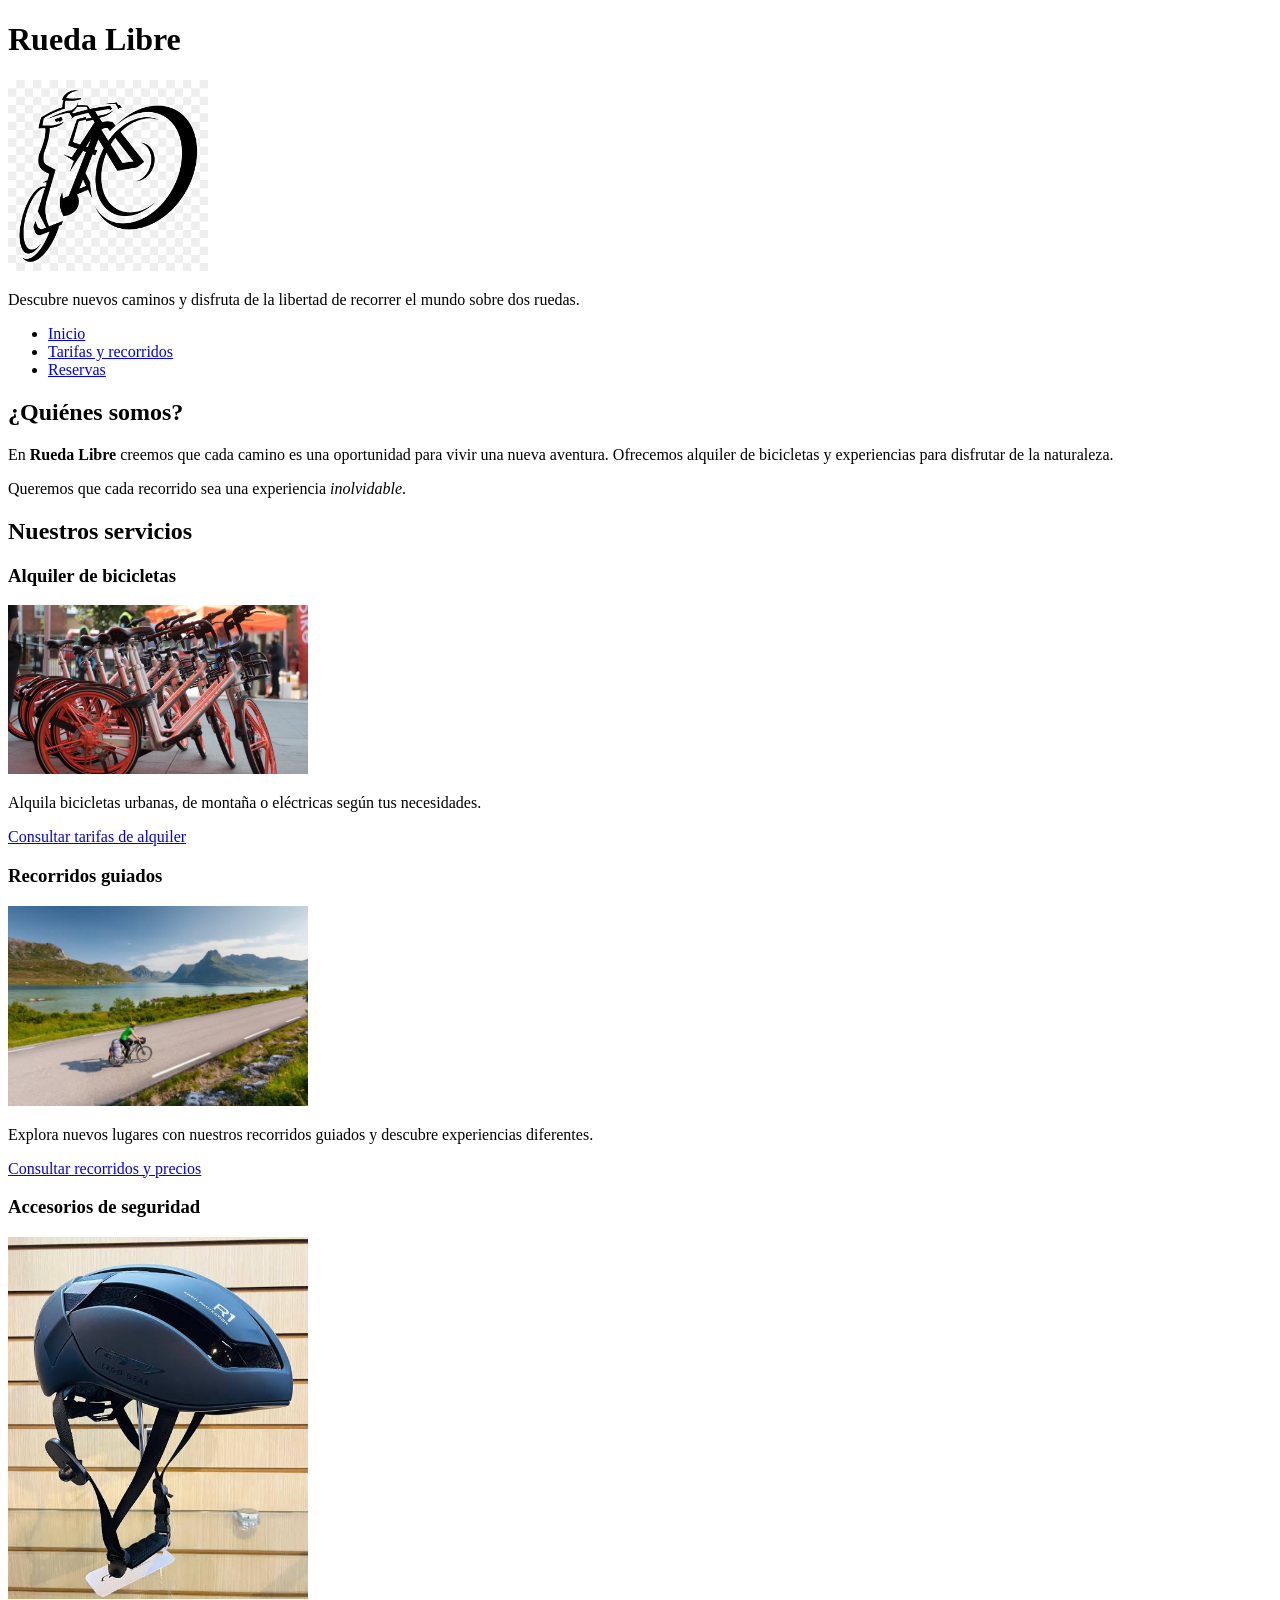
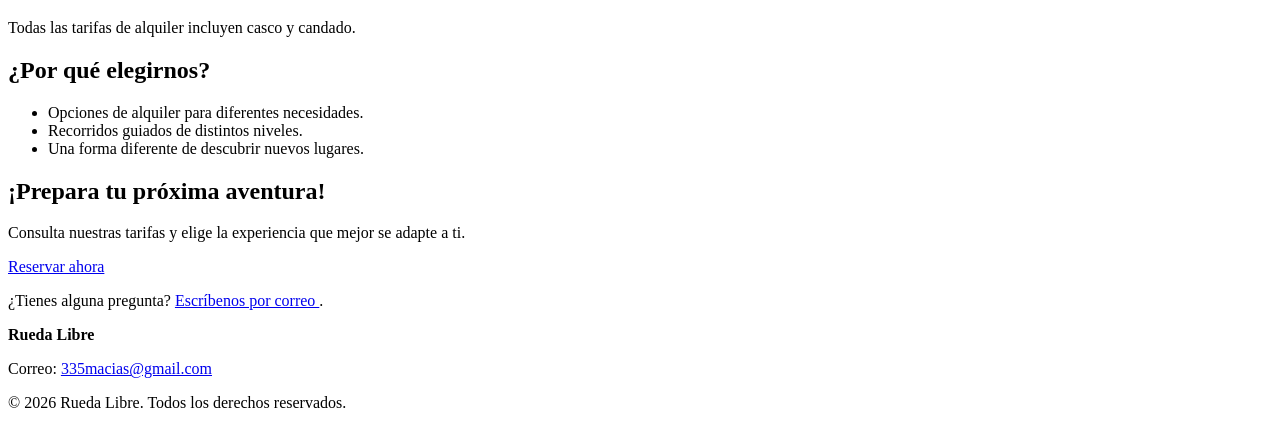
==== index.html @ 83372024 "1.0.1" ====
<!DOCTYPE html>
<html lang="es">

<head>
    <meta charset="UTF-8">
    <meta name="viewport" content="width=device-width, initial-scale=1.0">

    <meta
        name="description"
        content="Rueda Libre ofrece alquiler de bicicletas, recorridos guiados y experiencias sobre ruedas."
    >

    <title>Inicio | Rueda Libre</title>
</head>

<body>

    <!-- Encabezado y menú -->
    <header id="inicio">

        <h1>Rueda Libre</h1>

        <img
            src="img/logo.png"
            alt="Bicicletas disponible para alquilar"
            width="200"
        >

<p>
            Descubre nuevos caminos y disfruta de la libertad
            de recorrer el mundo sobre dos ruedas.
        </p>

        <nav aria-label="Navegación principal">
            <ul>
                <li><a href="index.html">Inicio</a></li>
                <li><a href="paginas/tarifas.html">Tarifas y recorridos</a></li>
                <li><a href="paginas/reserva.html">Reservas</a></li>
            </ul>
        </nav>

    </header>

    <!-- Contenido principal -->
    <main>

        <section id="quienes-somos">

            <h2>¿Quiénes somos?</h2>

            <p>
                En <strong>Rueda Libre</strong> creemos que cada camino
                es una oportunidad para vivir una nueva aventura.
                Ofrecemos alquiler de bicicletas y experiencias
                para disfrutar de la naturaleza.
            </p>

            <p>
                Queremos que cada recorrido sea una experiencia
                <em>inolvidable</em>.
            </p>

        </section>


        <section id="servicios">

            <h2>Nuestros servicios</h2>

            <article>

                <h3>Alquiler de bicicletas</h3>

                <img
                    src="img/bicicleta.jpg"
                    alt="Bicicleta para recorrer la ciudad"
                    width="300"
                >

                <p>
                    Alquila bicicletas urbanas, de montaña o eléctricas
                    según tus necesidades.
                </p>

                <p>
                    <a href="paginas/tarifas.html#alquiler">
                        Consultar tarifas de alquiler
                    </a>
                </p>

            </article>


            <article>

                <h3>Recorridos guiados</h3>

                <img
                    src="img/ruta.jpeg"
                    alt="Paisaje de una ruta para recorrer en bicicleta"
                    width="300"
                >

                <p>
                    Explora nuevos lugares con nuestros recorridos
                    guiados y descubre experiencias diferentes.
                </p>

                <p>
                    <a href="paginas/tarifas.html#recorridos">
                        Consultar recorridos y precios
                    </a>
                </p>

            </article>


            <article>

                <h3>Accesorios de seguridad</h3>

                <img
                    src="img/casco.jpeg"
                    alt="Casco de protección para ciclistas"
                    width="300"
                >

                <p>
                    Todas las tarifas de alquiler incluyen casco
                    y candado.
                </p>

            </article>

        </section>


        <section id="beneficios">

            <h2>¿Por qué elegirnos?</h2>

            <ul>
                <li>Opciones de alquiler para diferentes necesidades.</li>
                <li>Recorridos guiados de distintos niveles.</li>
                <li>Una forma diferente de descubrir nuevos lugares.</li>
            </ul>

        </section>


        <section id="contacto">

            <h2>¡Prepara tu próxima aventura!</h2>

            <p>
                Consulta nuestras tarifas y elige la experiencia
                que mejor se adapte a ti.
            </p>

            <p>
                <a href="paginas/reserva.html">Reservar ahora</a>
            </p>

            <p>
                ¿Tienes alguna pregunta?
                <a href="mailto:335macias@gmail.com">
                    Escríbenos por correo
                </a>.
            </p>

        </section>

    </main>


    <!-- Pie de página -->
    <footer>

        <p><strong>Rueda Libre</strong></p>

        <p>
            Correo:
            <a href="mailto:335macias@gmail.com">
                335macias@gmail.com
            </a>
        </p>

        <p>&copy; 2026 Rueda Libre. Todos los derechos reservados.</p>

    </footer>

</body>

</html>
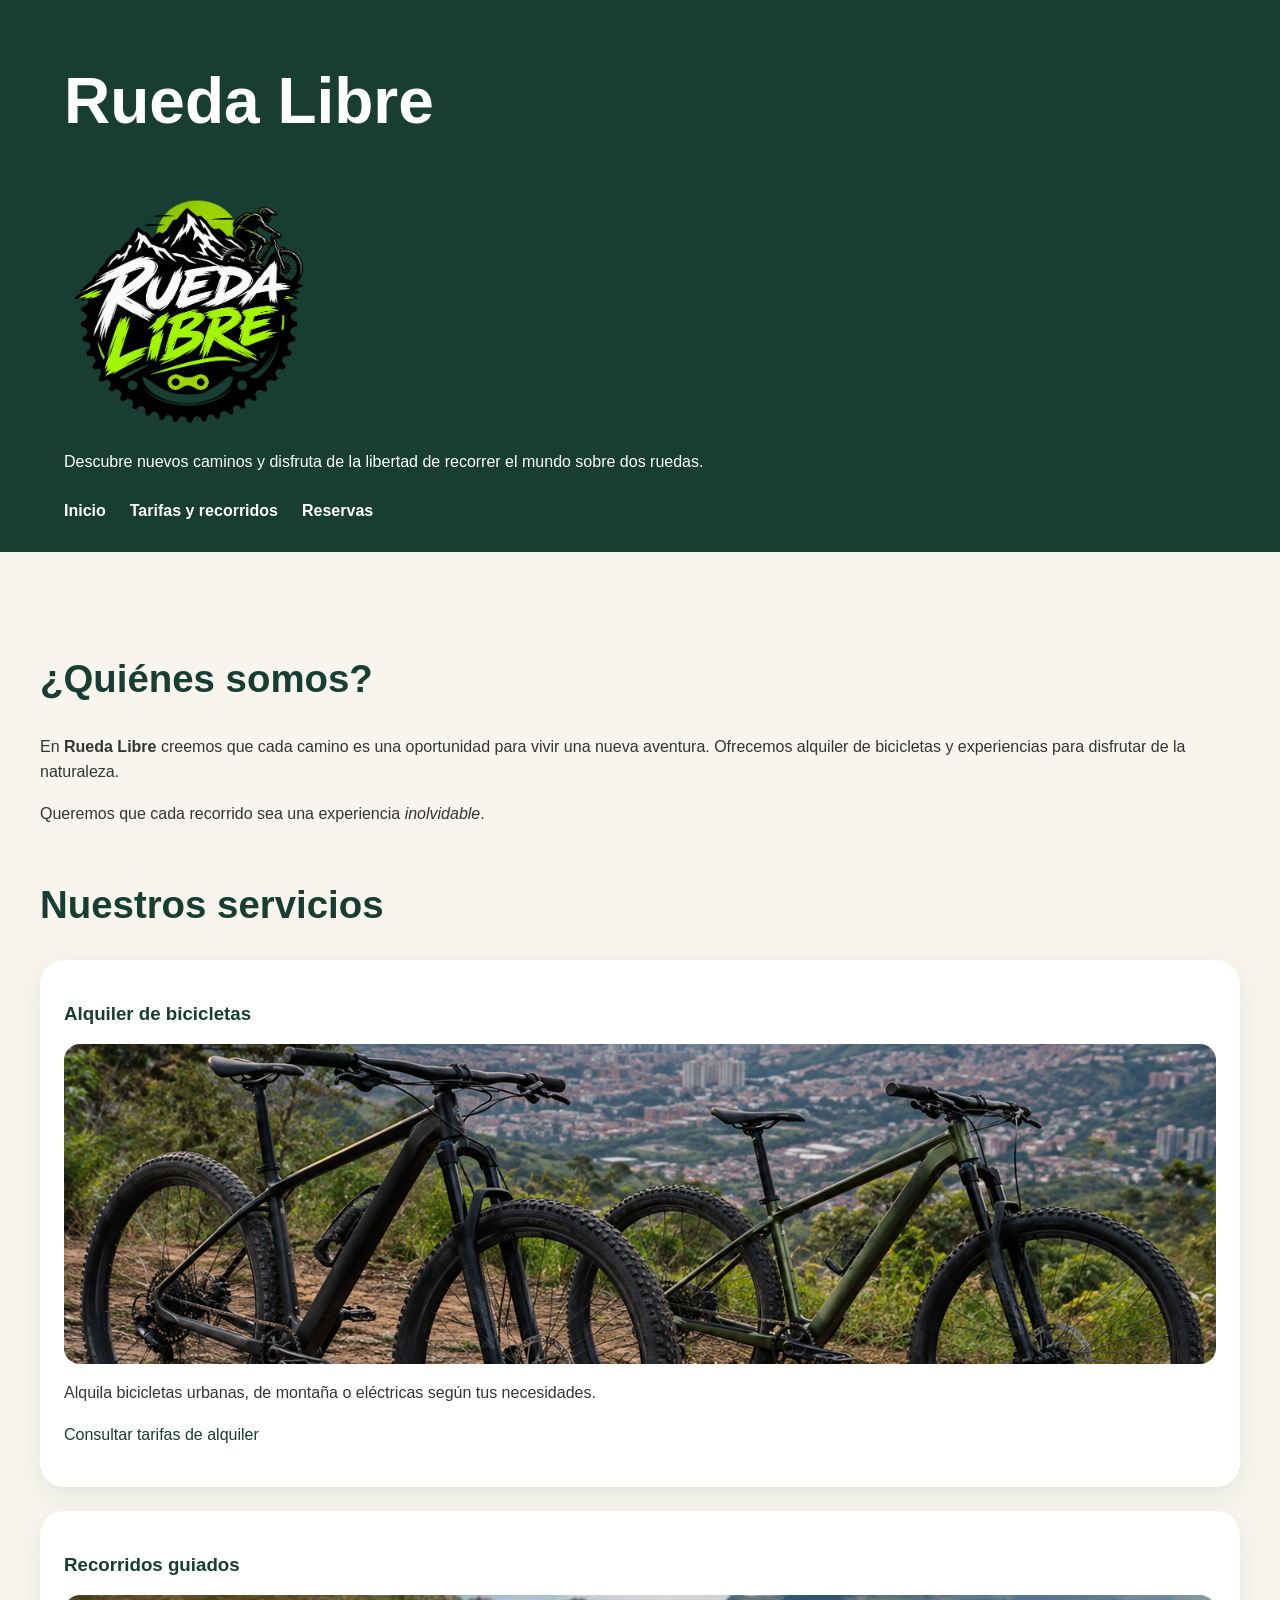
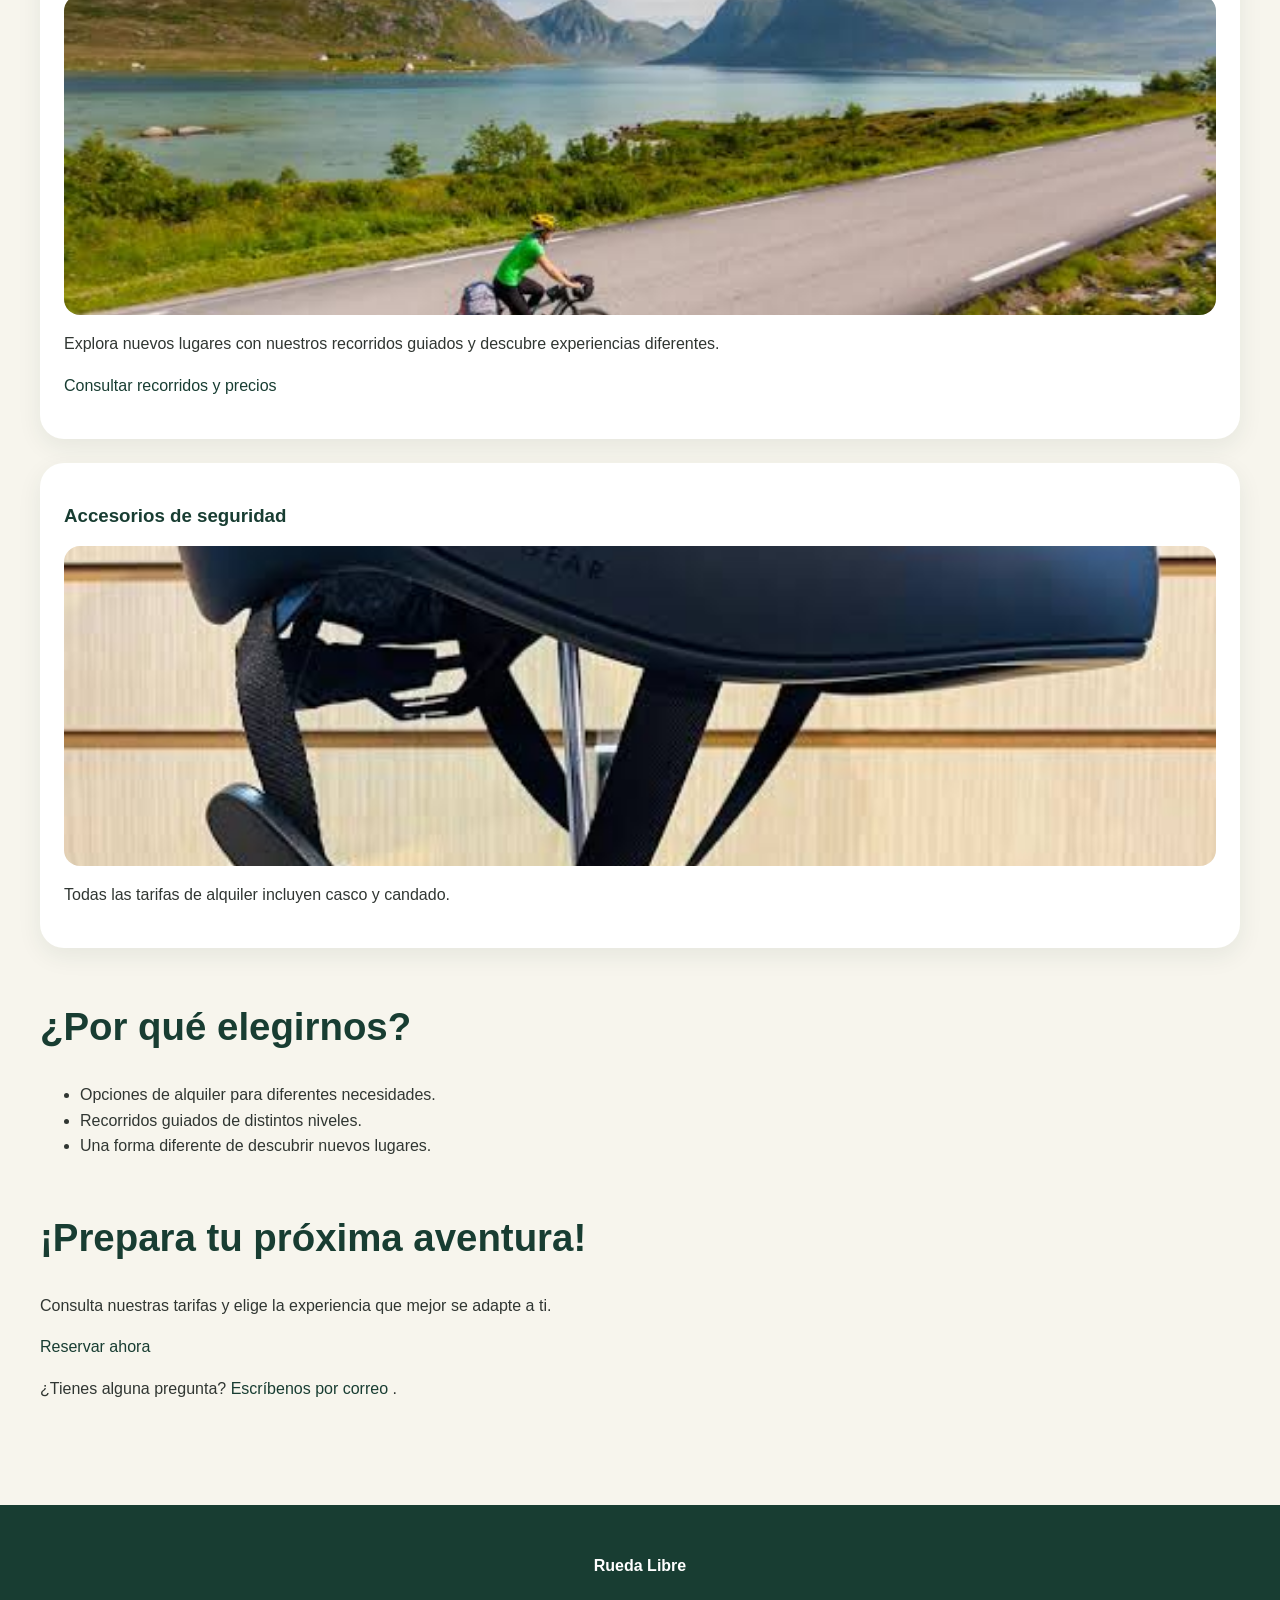
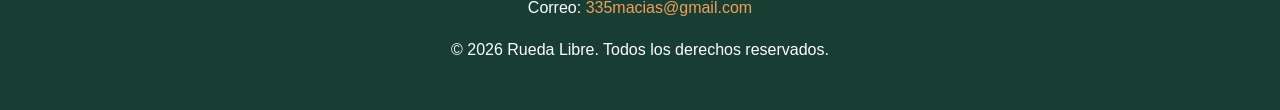
==== commit 61865706: "bicicleta" ====
--- a/index.html
+++ b/index.html
@@ -4,7 +4,7 @@
 <head>
     <meta charset="UTF-8">
     <meta name="viewport" content="width=device-width, initial-scale=1.0">
-
+<link rel="stylesheet" href="css/styles.css">
     <meta
         name="description"
         content="Rueda Libre ofrece alquiler de bicicletas, recorridos guiados y experiencias sobre ruedas."
@@ -23,7 +23,7 @@
         <img
             src="img/logo.png"
             alt="Bicicletas disponible para alquilar"
-            width="200"
+            width="250"
         >
 
 <p>
--- a/css/styles.css
+++ b/css/styles.css
@@ -0,0 +1,347 @@
+/* ==================================
+   1. Variables de diseño
+================================== */
+
+:root {
+    --color-primary: #183d32;
+    --color-secondary: #6faf73;
+    --color-accent: #f29f58;
+
+    --color-background: #f7f5ed;
+    --color-surface: #ffffff;
+    --color-text: #303632;
+    --color-muted: #6b746e;
+
+    --radius-small: 8px;
+    --radius-medium: 16px;
+    --radius-large: 24px;
+
+    --shadow-card: 0 8px 24px rgb(24 61 50 / 8%);
+
+    --container-width: 1200px;
+}
+
+/* ==================================
+   2. Reinicio básico
+================================== */
+
+* {
+    box-sizing: border-box;
+}
+
+html {
+    scroll-behavior: smooth;
+    scroll-padding-top: 90px;
+}
+
+body {
+    margin: 0;
+    background: var(--color-background);
+    color: var(--color-text);
+
+    font-family: Arial, Helvetica, sans-serif;
+    line-height: 1.6;
+}
+
+img {
+    display: block;
+    max-width: 100%;
+    height: auto;
+}
+
+a {
+    color: var(--color-primary);
+    text-decoration: none;
+}
+
+a:hover {
+    color: var(--color-secondary);
+}
+
+button,
+input,
+select,
+textarea {
+    font: inherit;
+}
+
+button,
+a {
+    -webkit-tap-highlight-color: transparent;
+}
+
+:focus-visible {
+    outline: 3px solid var(--color-accent);
+    outline-offset: 4px;
+}
+
+/* ==================================
+   3. Contenido principal
+================================== */
+
+main {
+    width: min(
+        calc(100% - 40px),
+        var(--container-width)
+    );
+
+    margin-inline: auto;
+    padding-block: 48px;
+}
+
+section {
+    margin-block: 56px;
+}
+
+h1,
+h2,
+h3 {
+    color: var(--color-primary);
+    line-height: 1.2;
+}
+
+h1 {
+    font-size: clamp(2.2rem, 5vw, 4rem);
+}
+
+h2 {
+    font-size: clamp(1.7rem, 3vw, 2.5rem);
+}
+
+/* ==================================
+   4. Encabezado
+================================== */
+
+header {
+    padding: 20px 5%;
+    background: var(--color-primary);
+    color: var(--color-surface);
+}
+
+header h1 {
+    color: var(--color-surface);
+}
+
+header nav ul {
+    display: flex;
+    flex-wrap: wrap;
+    gap: 12px 24px;
+
+    margin: 0;
+    padding: 0;
+    list-style: none;
+}
+
+header nav a {
+    display: inline-block;
+    padding: 8px 0;
+
+    color: var(--color-surface);
+    font-weight: 600;
+
+    transition: color 180ms ease;
+}
+
+header nav a:hover {
+    color: var(--color-accent);
+}
+
+/* ==================================
+   5. Tarjetas
+================================== */
+
+article {
+    overflow: hidden;
+
+    padding: 24px;
+    margin-block: 24px;
+
+    background: var(--color-surface);
+    border-radius: var(--radius-large);
+    box-shadow: var(--shadow-card);
+
+    transition:
+        transform 200ms ease,
+        box-shadow 200ms ease;
+}
+
+article:hover {
+    transform: translateY(-4px);
+    box-shadow: 0 14px 32px rgb(24 61 50 / 12%);
+}
+
+article img {
+    width: 100%;
+    max-height: 320px;
+
+    object-fit: cover;
+    border-radius: var(--radius-medium);
+}
+
+/* ==================================
+   6. Botones y enlaces de acción
+================================== */
+
+.boton {
+    display: inline-flex;
+    align-items: center;
+    justify-content: center;
+
+    min-height: 48px;
+    padding: 12px 22px;
+
+    background: var(--color-primary);
+    color: var(--color-surface);
+
+    border: 2px solid var(--color-primary);
+    border-radius: 999px;
+
+    font-weight: 700;
+    text-align: center;
+    cursor: pointer;
+
+    transition:
+        background 180ms ease,
+        color 180ms ease,
+        transform 180ms ease;
+}
+
+.boton:hover {
+    background: var(--color-accent);
+    border-color: var(--color-accent);
+    color: var(--color-primary);
+
+    transform: translateY(-2px);
+}
+
+/* ==================================
+   7. Tablas
+================================== */
+
+table {
+    width: 100%;
+    border-collapse: collapse;
+
+    background: var(--color-surface);
+    border-radius: var(--radius-medium);
+    overflow: hidden;
+}
+
+caption {
+    padding: 16px;
+    font-weight: 600;
+    text-align: left;
+}
+
+th,
+td {
+    padding: 14px;
+    border-bottom: 1px solid #e5e9e4;
+    text-align: left;
+}
+
+thead {
+    background: var(--color-primary);
+    color: var(--color-surface);
+}
+
+/* ==================================
+   8. Formularios
+================================== */
+
+form {
+    display: grid;
+    gap: 18px;
+}
+
+label {
+    display: block;
+    margin-bottom: 6px;
+    font-weight: 600;
+}
+
+input,
+select,
+textarea {
+    width: 100%;
+    padding: 12px 14px;
+
+    border: 1px solid #cbd4cc;
+    border-radius: var(--radius-small);
+    background: var(--color-surface);
+    color: var(--color-text);
+}
+
+input:focus,
+select:focus,
+textarea:focus {
+    border-color: var(--color-secondary);
+    outline: 2px solid var(--color-secondary);
+    outline-offset: 2px;
+}
+
+/* ==================================
+   9. Pie de página
+================================== */
+
+footer {
+    padding: 32px 5%;
+
+    background: var(--color-primary);
+    color: var(--color-surface);
+    text-align: center;
+}
+
+footer a {
+    color: var(--color-accent);
+}
+
+/* ==================================
+   10. Adaptación a móviles
+================================== */
+
+@media (max-width: 600px) {
+    main {
+        width: min(calc(100% - 24px), var(--container-width));
+        padding-block: 24px;
+    }
+
+    section {
+        margin-block: 36px;
+    }
+
+    header nav ul {
+        gap: 8px 16px;
+    }
+
+    article {
+        padding: 18px;
+    }
+
+    /* Permite consultar tablas anchas
+       sin desbordar toda la página. */
+
+    table {
+        min-width: 580px;
+    }
+
+    #tarifas,
+    #Recorridos {
+        overflow-x: auto;
+    }
+}
+
+/* ==================================
+   11. Respeto por movimiento reducido
+================================== */
+
+@media (prefers-reduced-motion: reduce) {
+    *,
+    *::before,
+    *::after {
+        scroll-behavior: auto !important;
+        animation-duration: 0.01ms !important;
+        animation-iteration-count: 1 !important;
+        transition-duration: 0.01ms !important;
+    }
+}
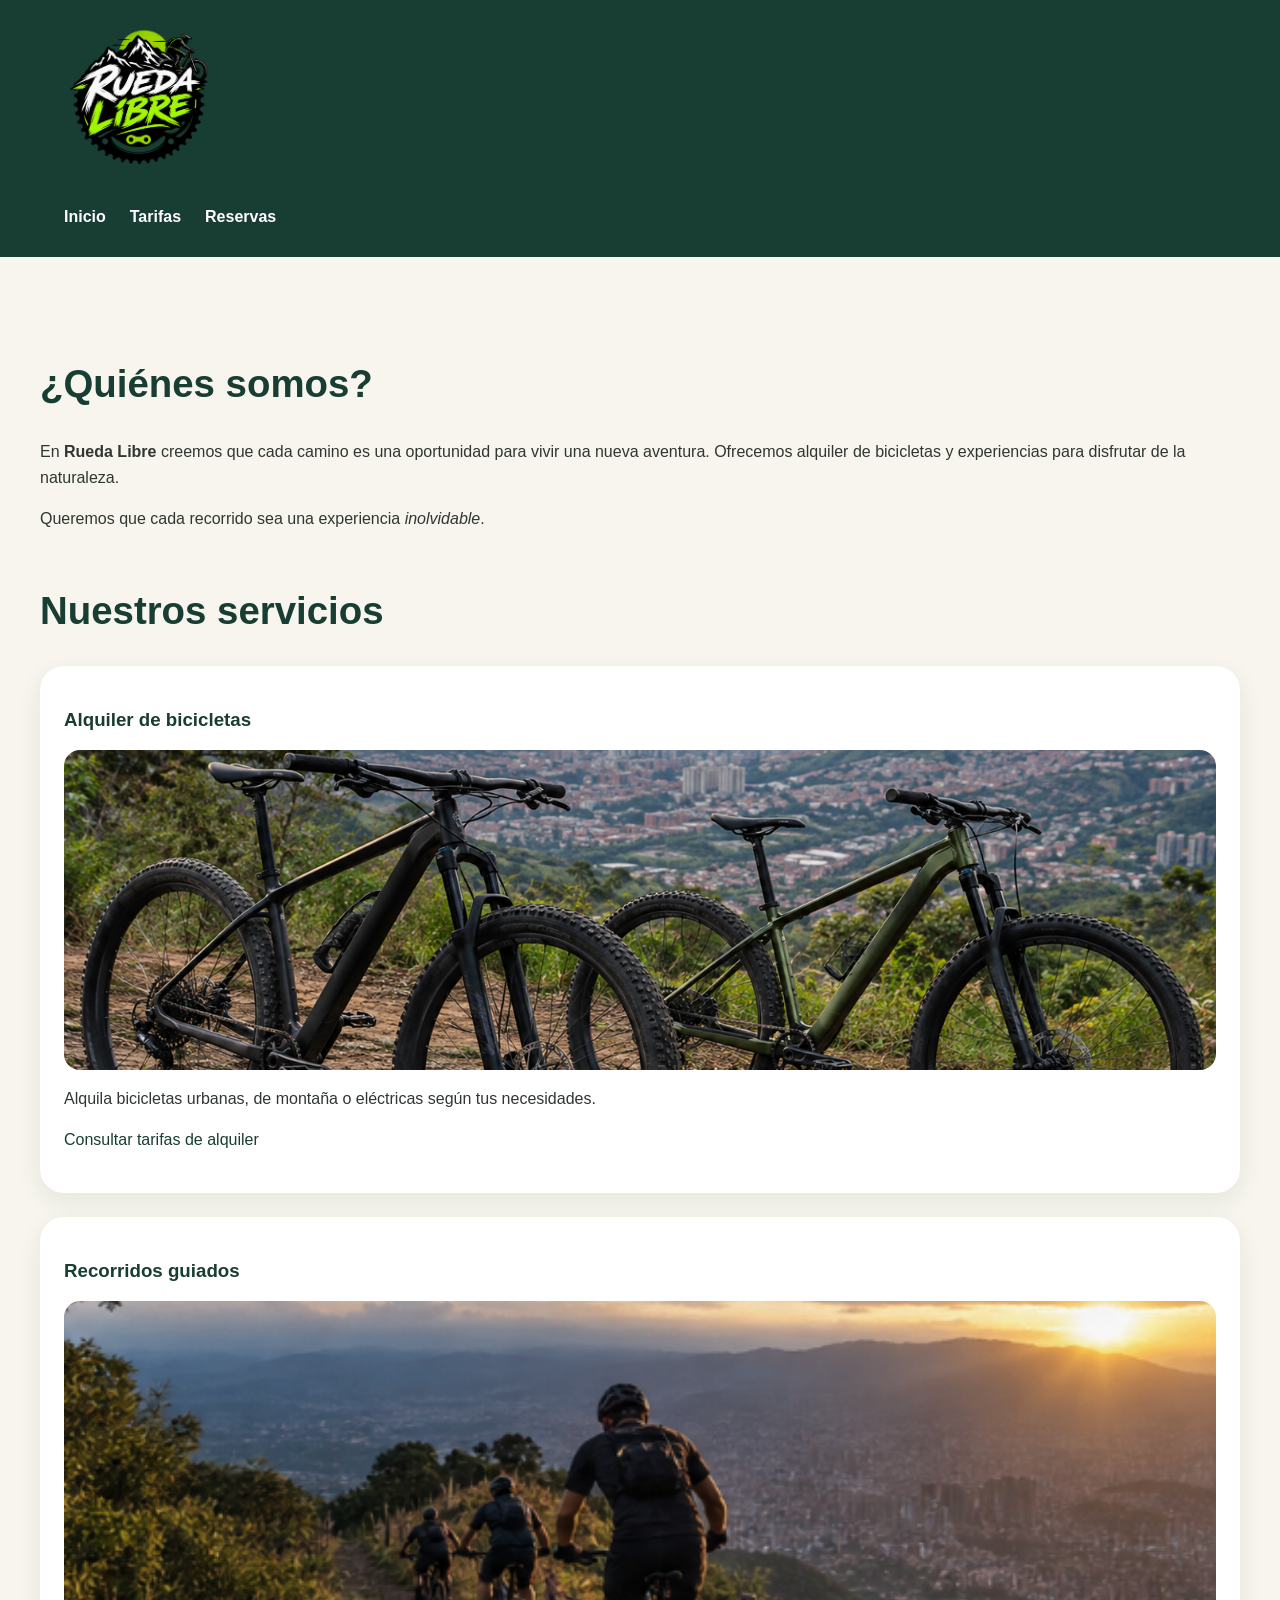
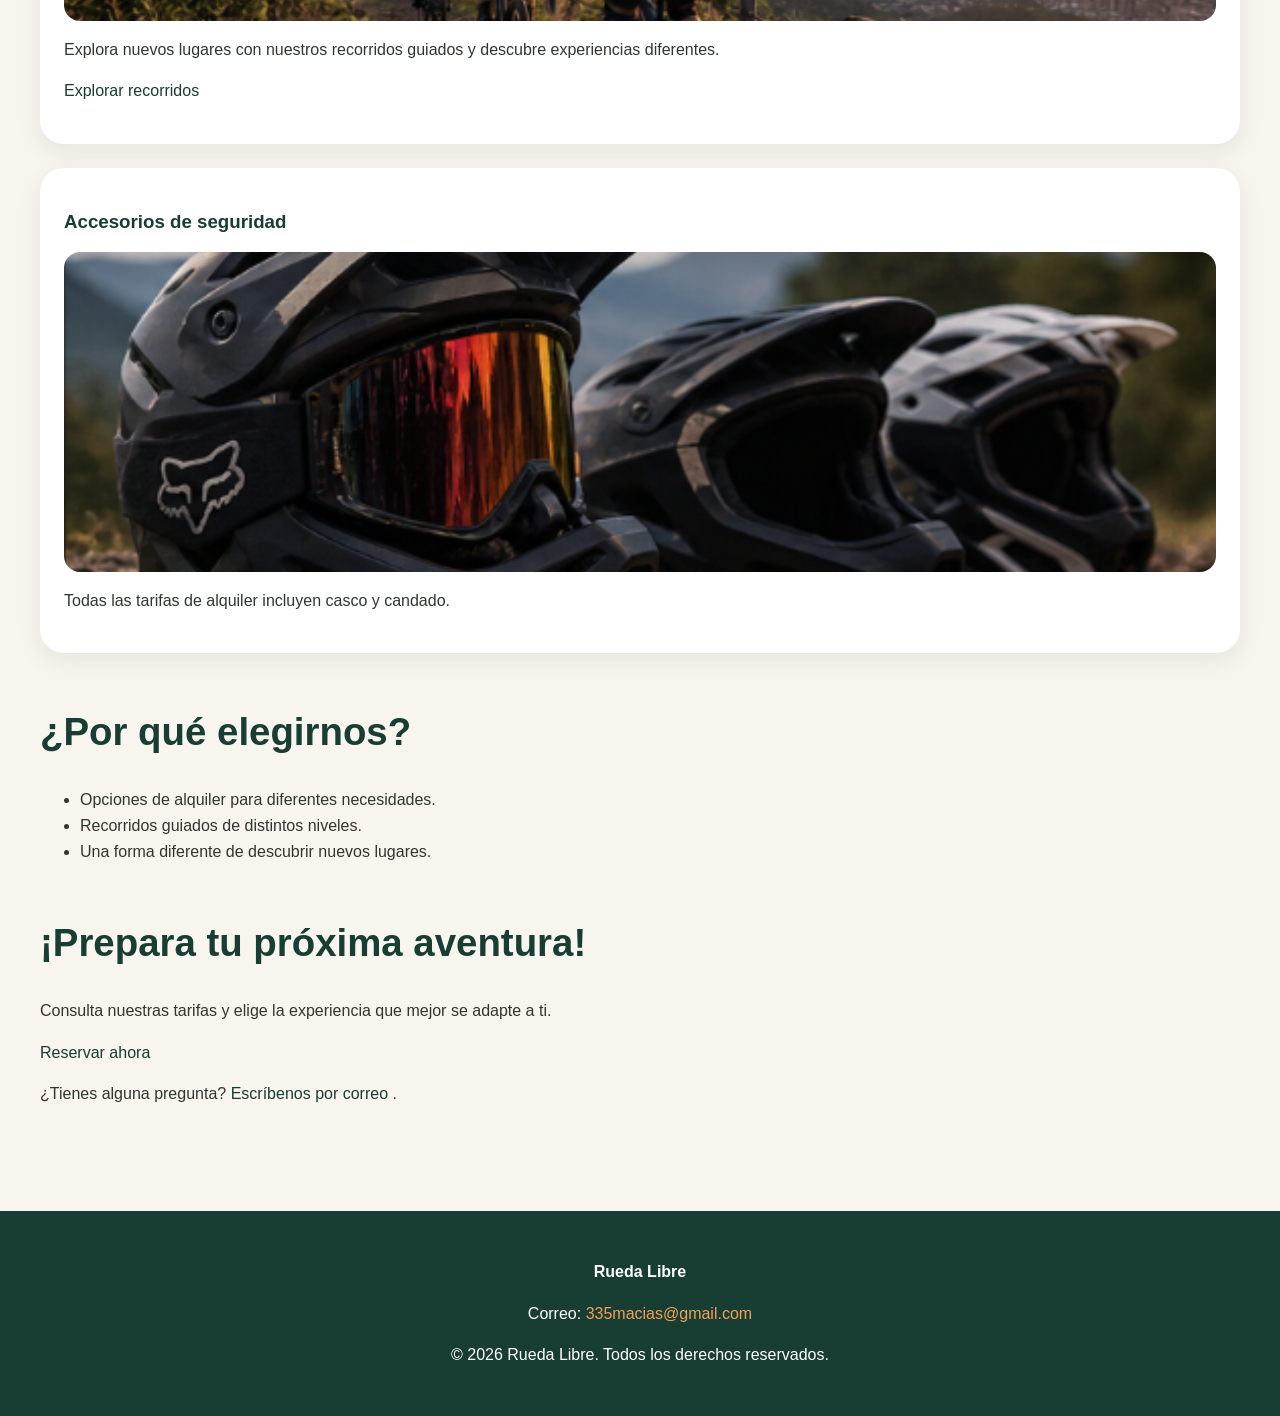
==== commit d3f0b0d8: "rueda libre 1.0" ====
--- a/index.html
+++ b/index.html
@@ -16,35 +16,38 @@
 <body>
 
     <!-- Encabezado y menú -->
-    <header id="inicio">
-
-        <h1>Rueda Libre</h1>
-
+    <header class="navbar">
+    <a class="marca" href="index.html" aria-label="Rueda Libre, inicio">
         <img
             src="img/logo.png"
-            alt="Bicicletas disponible para alquilar"
-            width="250"
+            alt=""
+            width="150"
+            height="150"
         >
+        <span>Rueda Libre</span>
+    </a>
 
-<p>
-            Descubre nuevos caminos y disfruta de la libertad
-            de recorrer el mundo sobre dos ruedas.
-        </p>
+    <nav aria-label="Navegación principal">
+        <ul>
+            <li>
+                <a href="index.html">Inicio</a>
+            </li>
 
-        <nav aria-label="Navegación principal">
-            <ul>
-                <li><a href="index.html">Inicio</a></li>
-                <li><a href="paginas/tarifas.html">Tarifas y recorridos</a></li>
-                <li><a href="paginas/reserva.html">Reservas</a></li>
-            </ul>
-        </nav>
+            <li>
+                <a href="paginas/tarifas.html">Tarifas</a>
+            </li>
 
-    </header>
+            <li>
+                <a href="paginas/reserva.html">Reservas</a>
+            </li>
+        </ul>
+    </nav>
+</header>
 
     <!-- Contenido principal -->
     <main>
 
-        <section id="quienes-somos">
+        <section id="quienes somos">
 
             <h2>¿Quiénes somos?</h2>
 
@@ -108,7 +111,7 @@
 
                 <p>
                     <a href="paginas/tarifas.html#recorridos">
-                        Consultar recorridos y precios
+                        Explorar recorridos
                     </a>
                 </p>
 
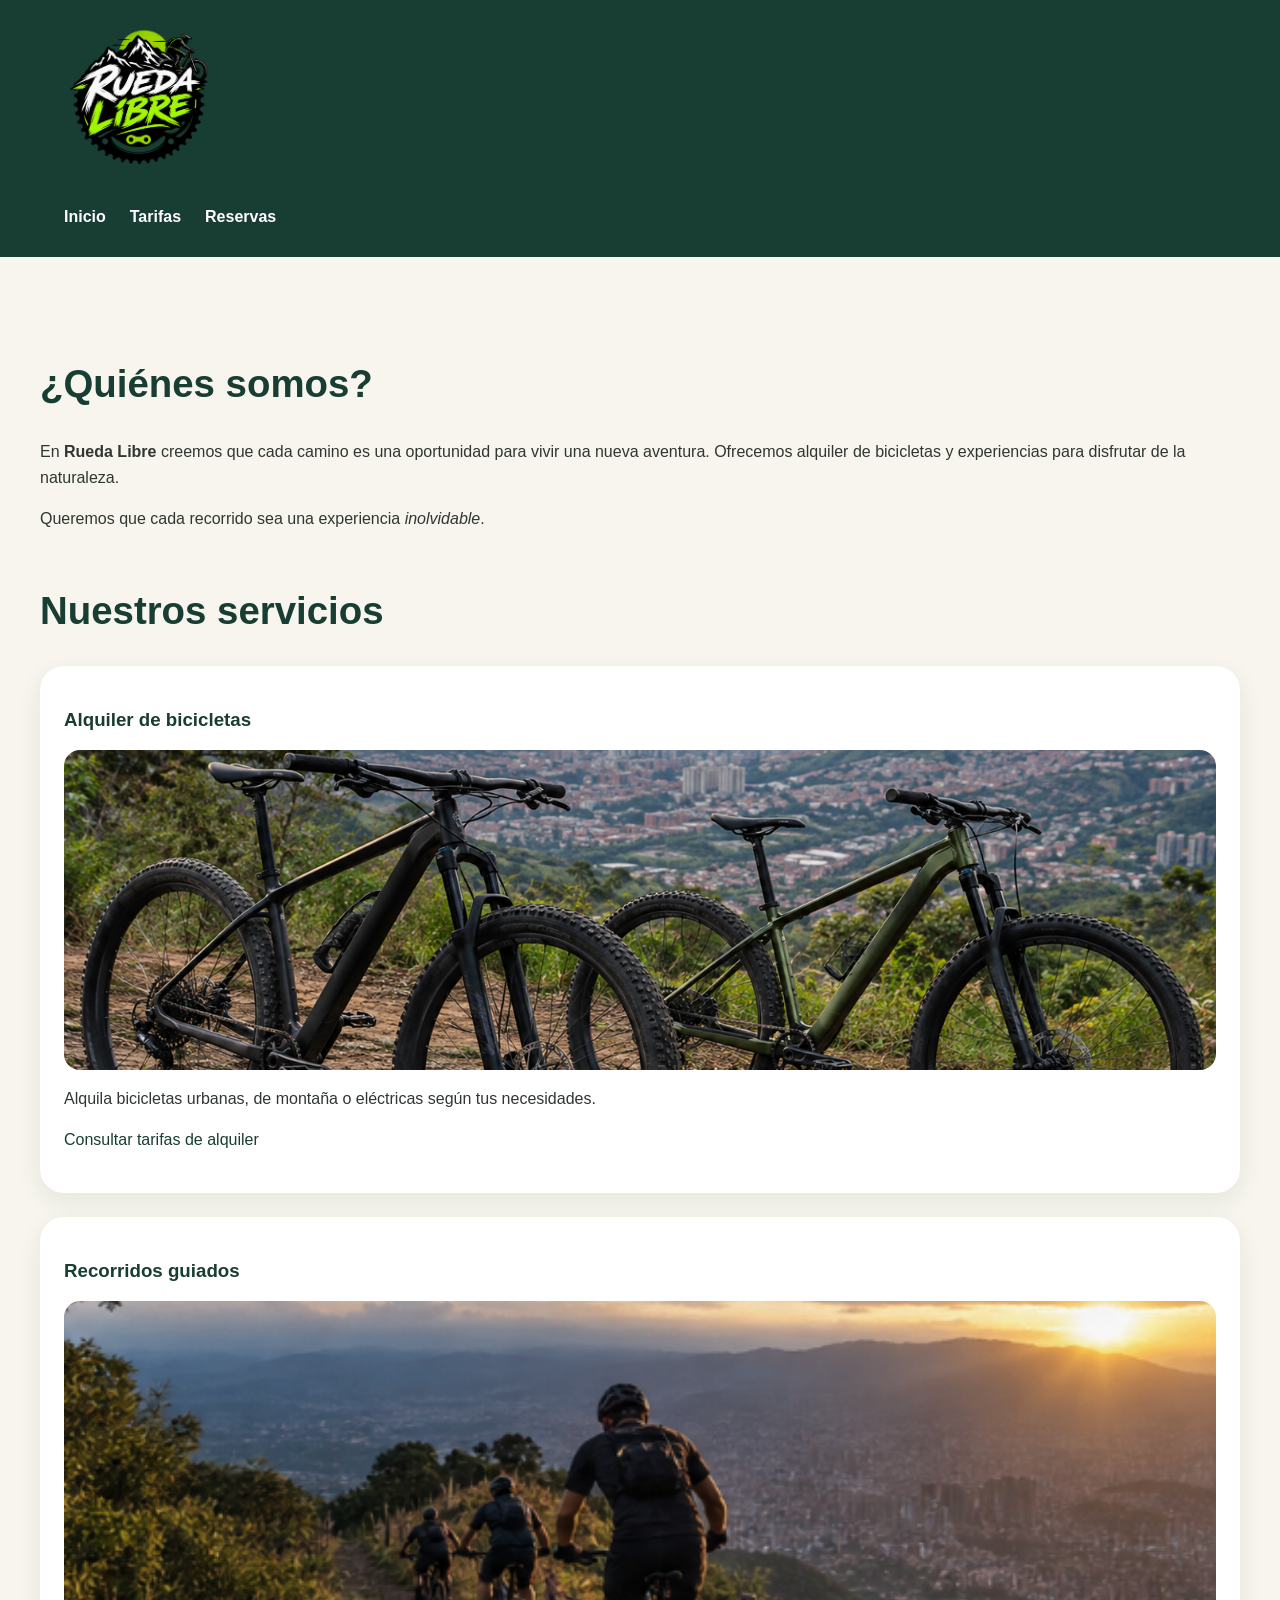
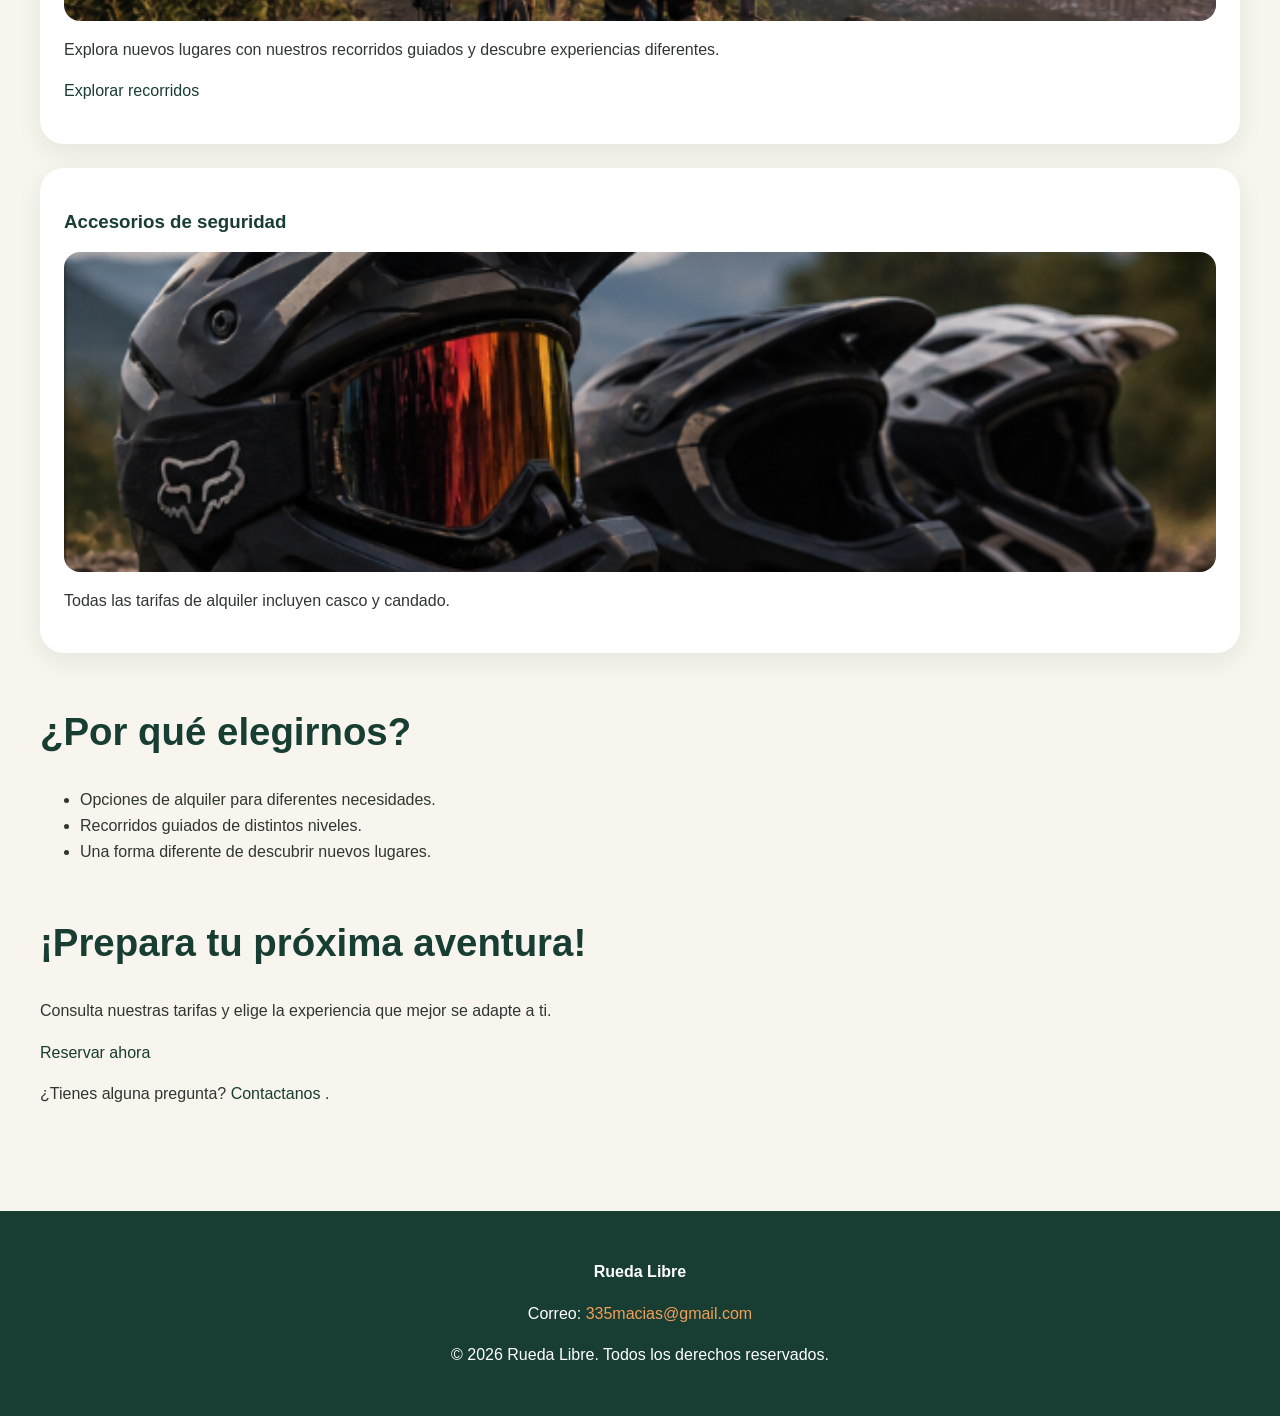
==== commit e5b2be22: "act" ====
--- a/index.html
+++ b/index.html
@@ -167,7 +167,7 @@
             <p>
                 ¿Tienes alguna pregunta?
                 <a href="mailto:335macias@gmail.com">
-                    Escríbenos por correo
+                    Contactanos
                 </a>.
             </p>
 
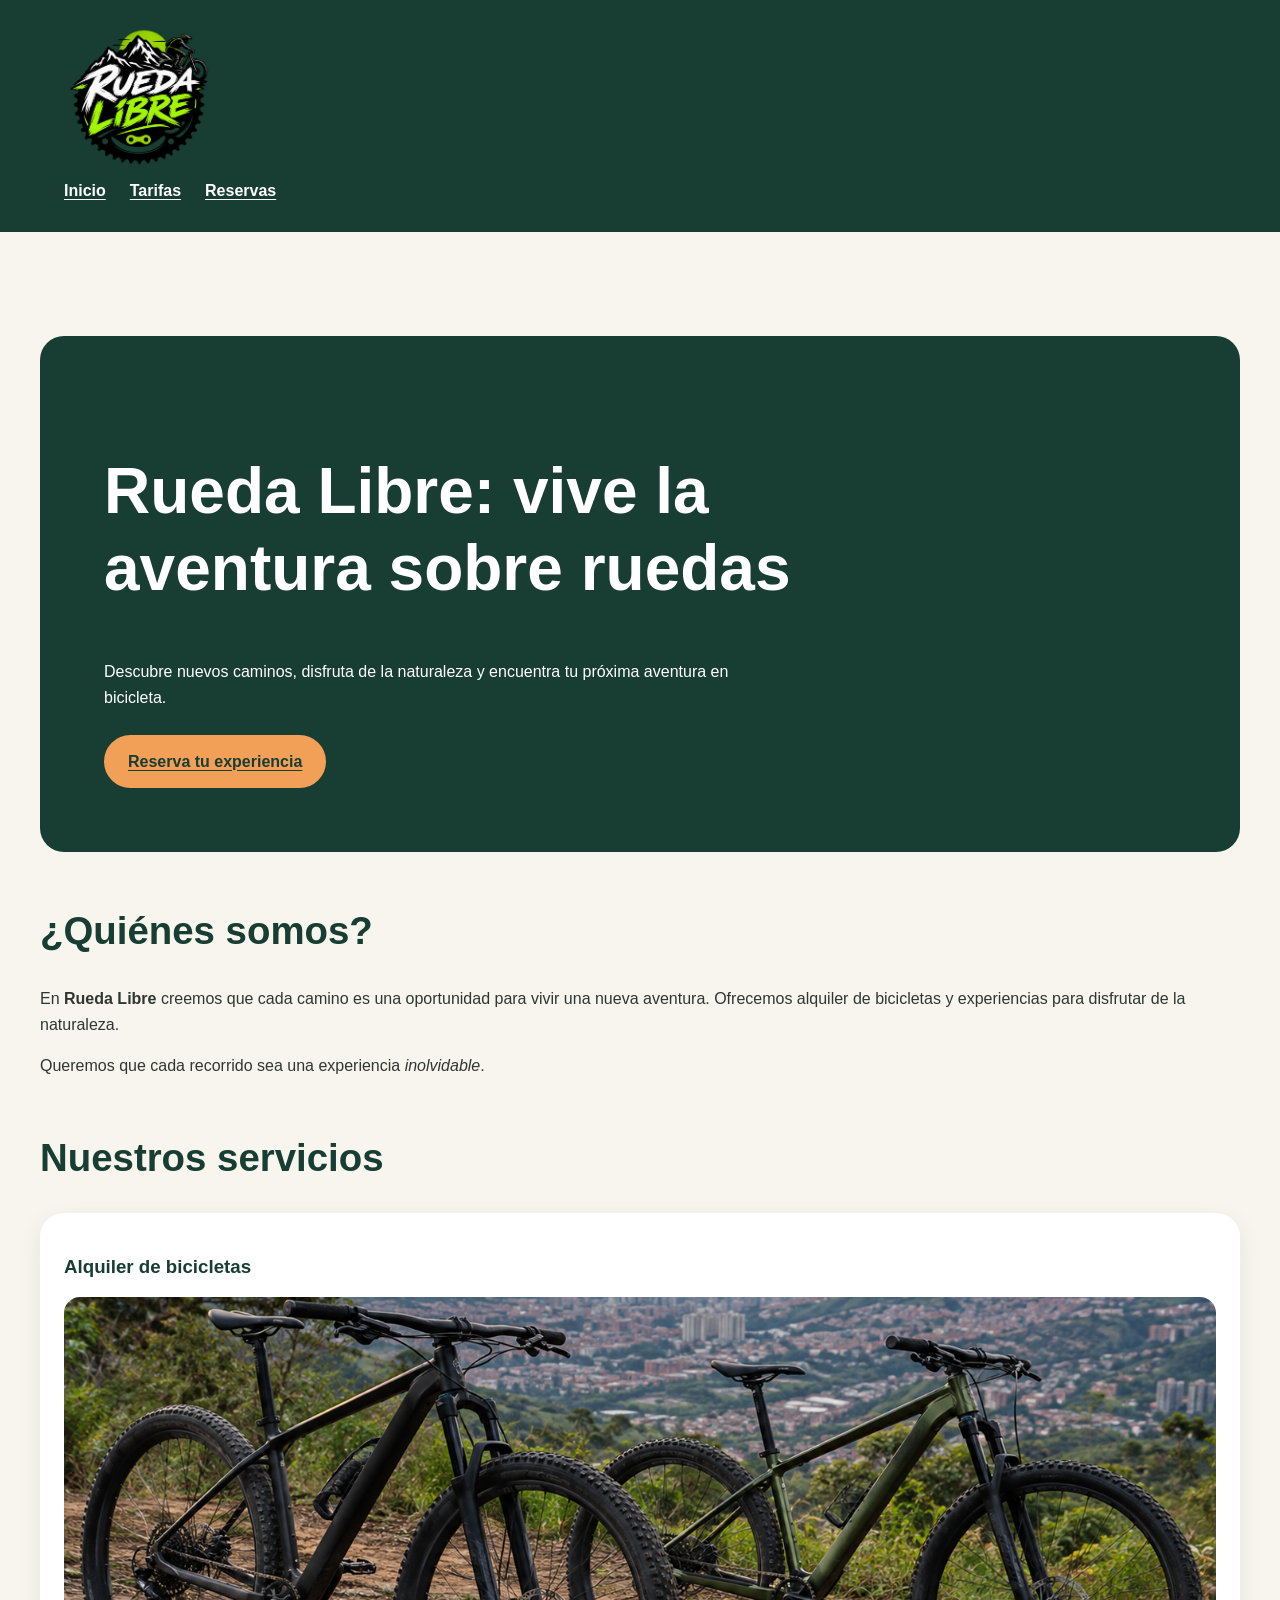
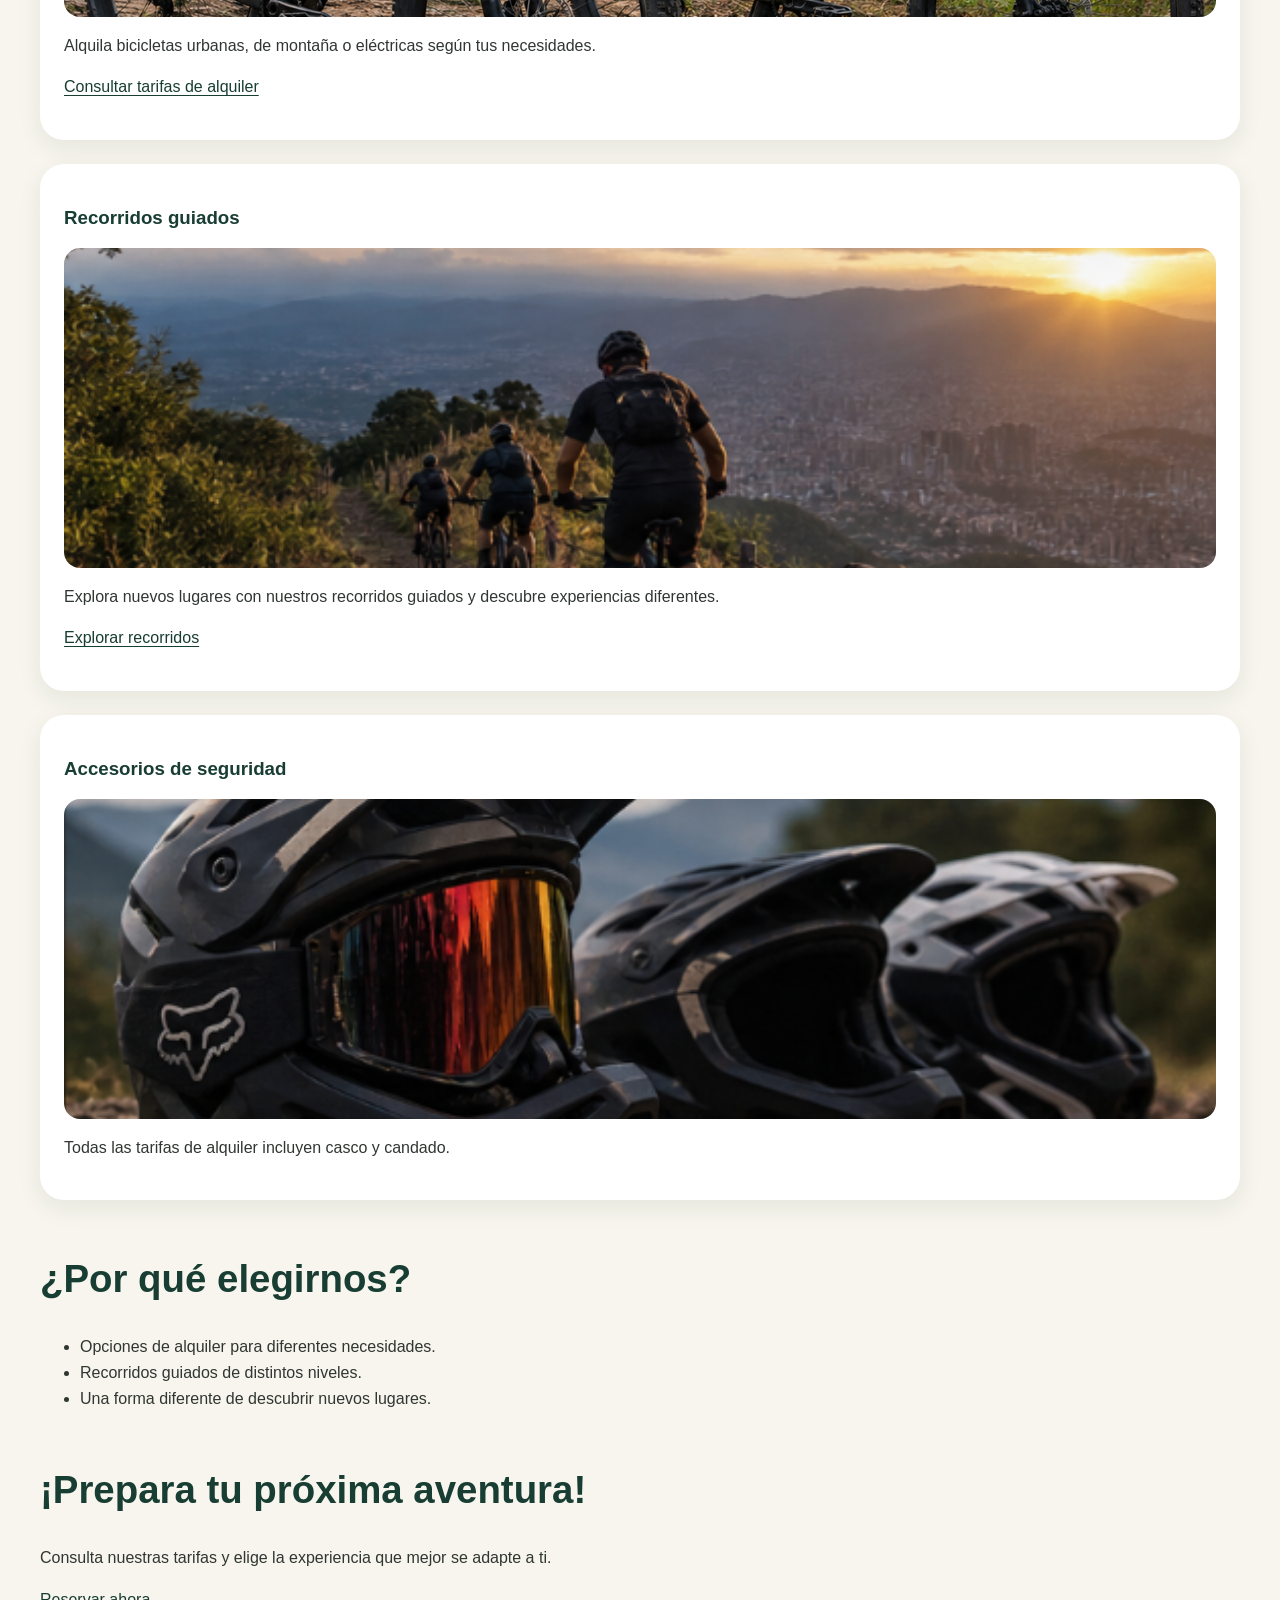
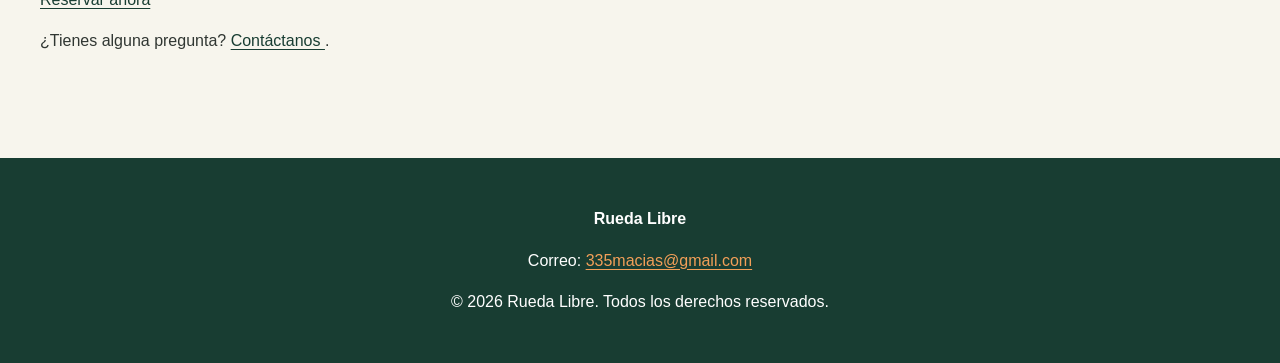
==== commit 9258346f: "formulario" ====
--- a/index.html
+++ b/index.html
@@ -5,6 +5,7 @@
     <meta charset="UTF-8">
     <meta name="viewport" content="width=device-width, initial-scale=1.0">
 <link rel="stylesheet" href="css/styles.css">
+<script src="js/main.js" defer></script>
     <meta
         name="description"
         content="Rueda Libre ofrece alquiler de bicicletas, recorridos guiados y experiencias sobre ruedas."
@@ -24,7 +25,6 @@
             width="150"
             height="150"
         >
-        <span>Rueda Libre</span>
     </a>
 
     <nav aria-label="Navegación principal">
@@ -47,7 +47,13 @@
     <!-- Contenido principal -->
     <main>
 
-        <section id="quienes somos">
+        <section class="presentacion" aria-labelledby="titulo-principal">
+    <h1 id="titulo-principal">Rueda Libre: vive la aventura sobre ruedas</h1>
+    <p>Descubre nuevos caminos, disfruta de la naturaleza y encuentra tu próxima aventura en bicicleta.</p>
+    <a class="boton" href="paginas/reserva.html">Reserva tu experiencia</a>
+         </section>
+
+        <section id="quienes-somos">
 
             <h2>¿Quiénes somos?</h2>
 
@@ -167,7 +173,7 @@
             <p>
                 ¿Tienes alguna pregunta?
                 <a href="mailto:335macias@gmail.com">
-                    Contactanos
+                    Contáctanos
                 </a>.
             </p>
 
--- a/css/styles.css
+++ b/css/styles.css
@@ -51,11 +51,13 @@
 
 a {
     color: var(--color-primary);
-    text-decoration: none;
+    text-decoration: underline;
+    text-underline-offset: 3px;
 }
 
 a:hover {
-    color: var(--color-secondary);
+    color: var(--color-primary);
+    text-decoration-thickness: 2px;
 }
 
 button,
@@ -89,6 +91,35 @@
     padding-block: 48px;
 }
 
+/* Presentación principal */
+.presentacion {
+    padding: clamp(24px, 5vw, 64px);
+    background: var(--color-primary);
+    color: var(--color-surface);
+    border-radius: var(--radius-large);
+}
+
+.presentacion h1 {
+    color: var(--color-surface);
+    max-width: 850px;
+}
+
+.presentacion p {
+    max-width: 650px;
+    margin-bottom: 24px;
+}
+
+.presentacion .boton {
+    background: var(--color-accent);
+    border-color: var(--color-accent);
+    color: var(--color-primary);
+}
+
+.presentacion .boton:hover {
+    background: var(--color-surface);
+    border-color: var(--color-surface);
+}
+
 section {
     margin-block: 56px;
 }
@@ -221,10 +252,7 @@
 table {
     width: 100%;
     border-collapse: collapse;
-
     background: var(--color-surface);
-    border-radius: var(--radius-medium);
-    overflow: hidden;
 }
 
 caption {
@@ -236,7 +264,7 @@
 th,
 td {
     padding: 14px;
-    border-bottom: 1px solid #e5e9e4;
+    border: 1px solid #cbd4cc;
     text-align: left;
 }
 
@@ -272,12 +300,70 @@
     color: var(--color-text);
 }
 
+input:focus-visible,
+select:focus-visible,
+textarea:focus-visible,
+button:focus-visible,
+a:focus-visible {
+    outline: 3px solid var(--color-accent);
+    outline-offset: 3px;
+}
+
 input:focus,
 select:focus,
 textarea:focus {
-    border-color: var(--color-secondary);
-    outline: 2px solid var(--color-secondary);
-    outline-offset: 2px;
+    border-color: var(--color-primary);
+}
+
+/* Mejoras para el formulario de reservas */
+
+#formulario-reserva {
+    max-width: 800px;
+    margin-inline: auto;
+    padding: clamp(20px, 4vw, 36px);
+    background: var(--color-surface);
+    border-radius: var(--radius-large);
+    box-shadow: var(--shadow-card);
+}
+
+#formulario-reserva form {
+    margin-top: 24px;
+}
+
+#formulario-reserva input,
+#formulario-reserva select,
+#formulario-reserva textarea {
+    min-height: 48px;
+}
+
+#formulario-reserva textarea {
+    resize: vertical;
+}
+
+#formulario-reserva .boton {
+    justify-self: start;
+}
+
+#formulario-reserva input:invalid:not(:placeholder-shown) {
+    border-color: #b42318;
+}
+
+#formulario-reserva input:focus-visible,
+#formulario-reserva select:focus-visible,
+#formulario-reserva textarea:focus-visible,
+#formulario-reserva button:focus-visible {
+    outline: 3px solid var(--color-accent);
+    outline-offset: 3px;
+}
+
+@media (max-width: 600px) {
+    #formulario-reserva {
+        padding: 18px;
+    }
+
+    #formulario-reserva .boton {
+        width: 100%;
+    }
 }
 
 /* ==================================
@@ -344,4 +430,13 @@
         animation-iteration-count: 1 !important;
         transition-duration: 0.01ms !important;
     }
+}
+
+.tabla-contenedor {
+    max-width: 100%;
+    overflow-x: auto;
+}
+
+.tabla-contenedor table {
+    min-width: 580px;
 }
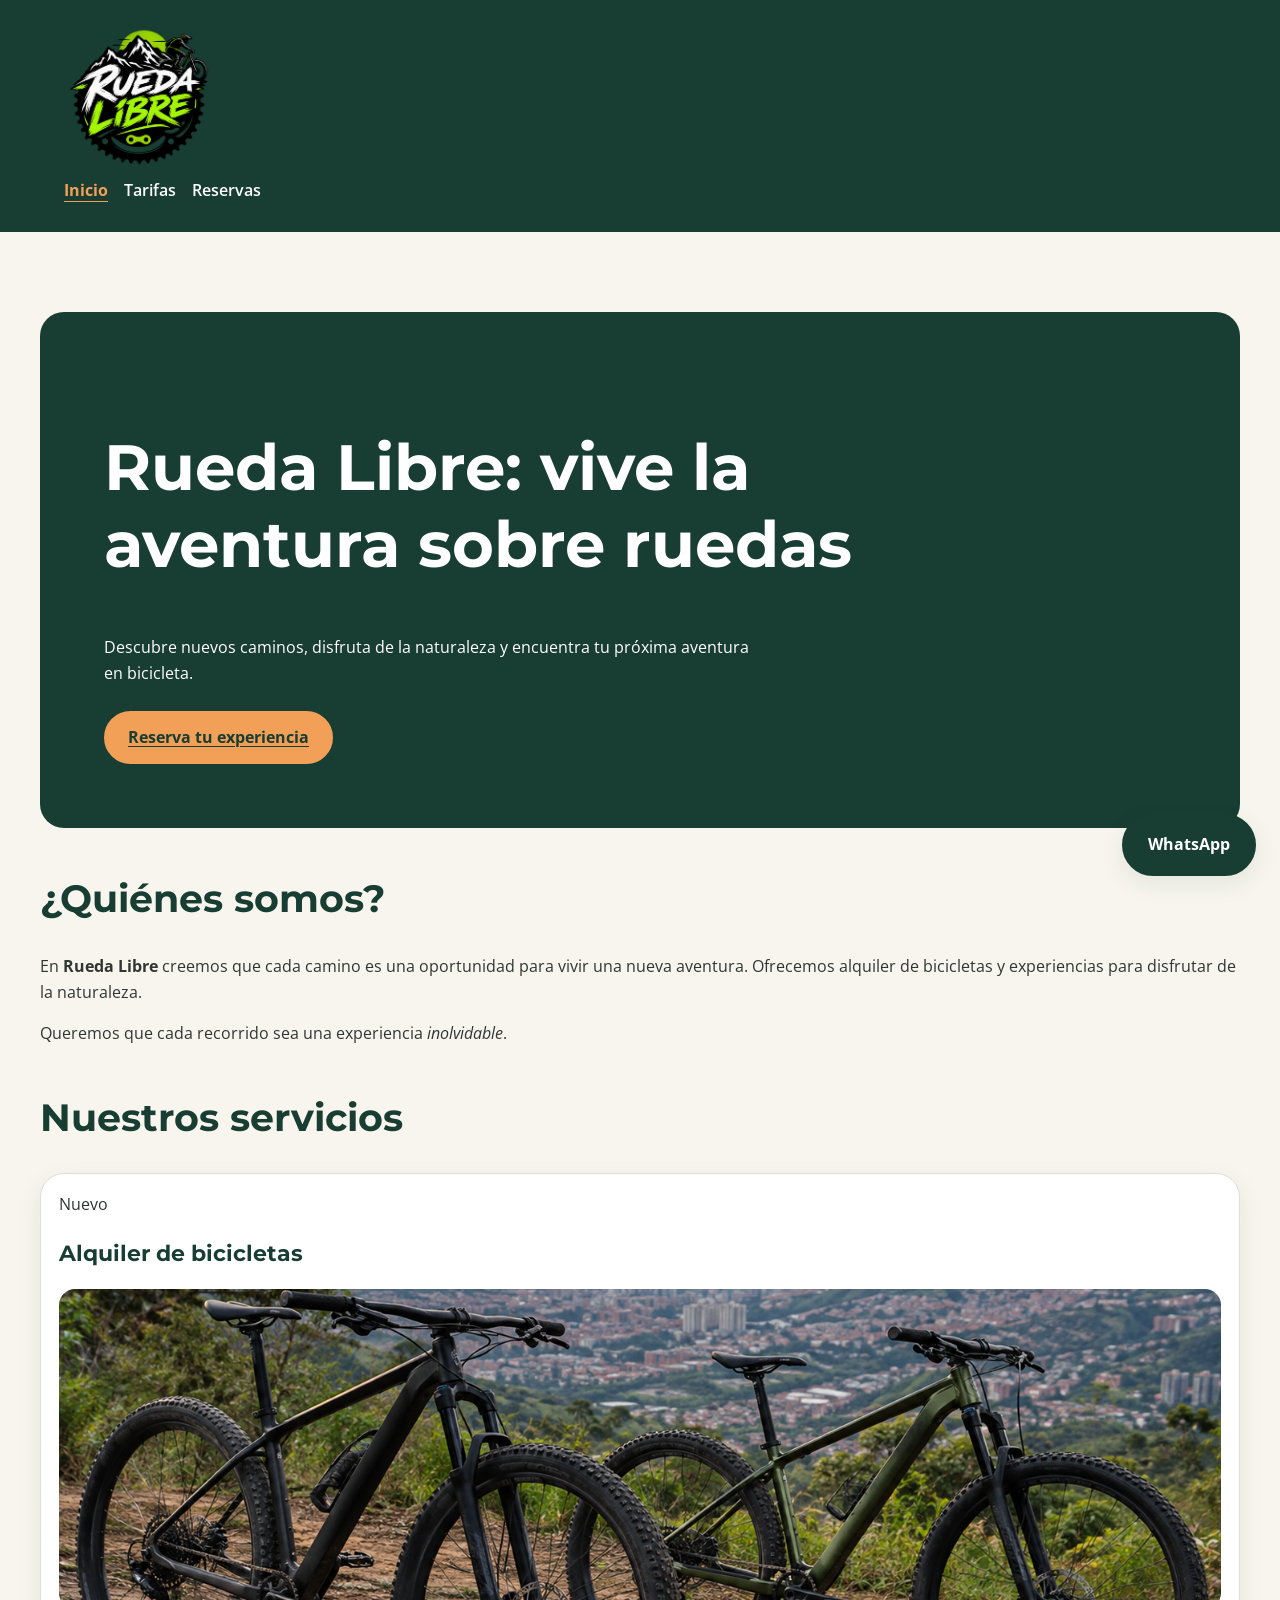
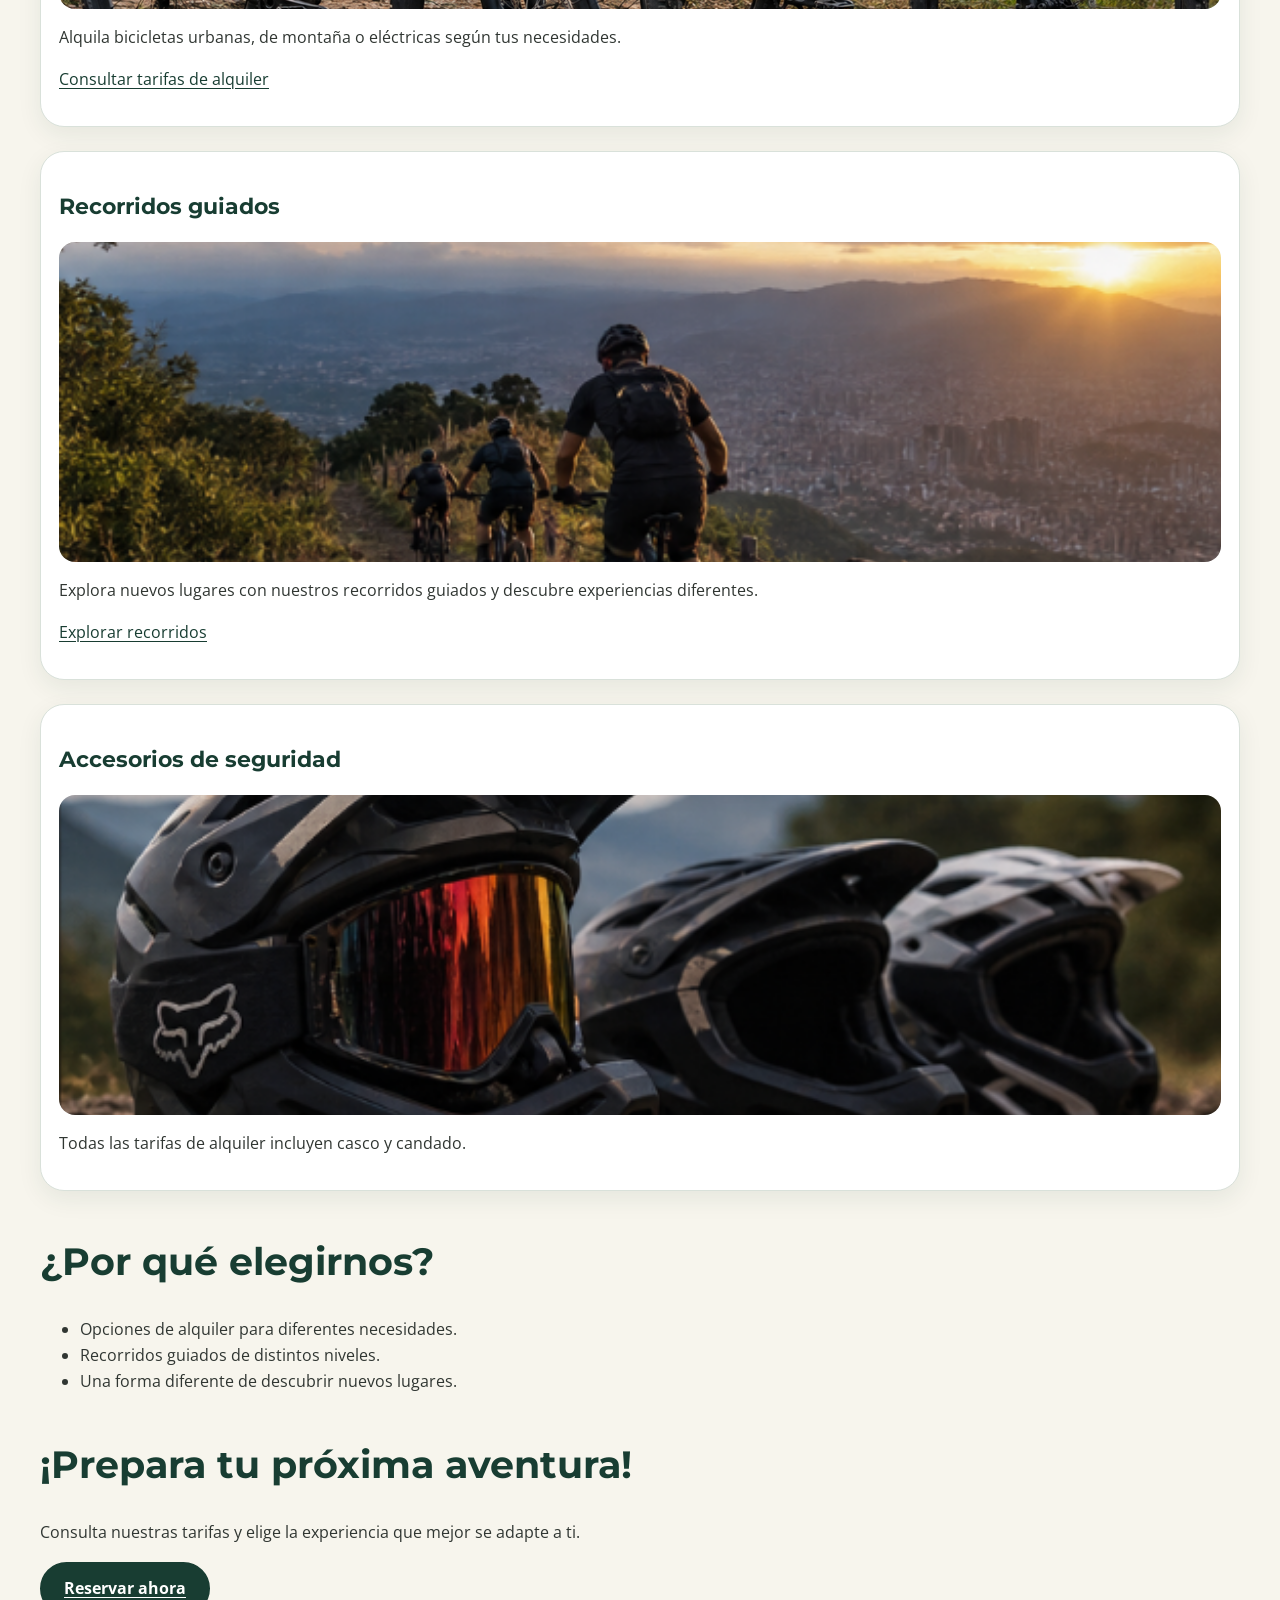
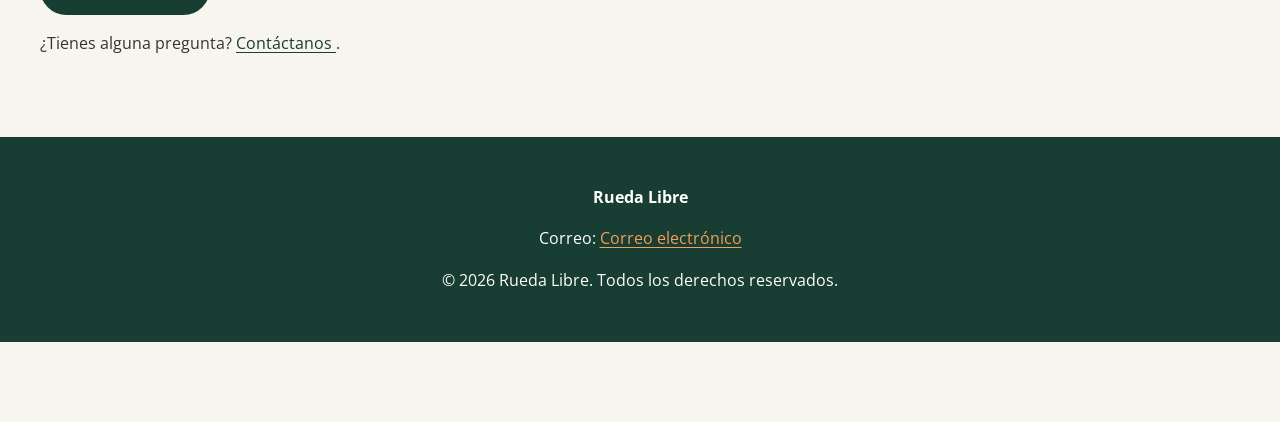
==== commit 335e01a6: "v1.0" ====
--- a/index.html
+++ b/index.html
@@ -4,6 +4,14 @@
 <head>
     <meta charset="UTF-8">
     <meta name="viewport" content="width=device-width, initial-scale=1.0">
+<link rel="preconnect" href="https://fonts.googleapis.com">
+<link rel="preconnect" href="https://fonts.gstatic.com" crossorigin>
+
+<link
+    href="https://fonts.googleapis.com/css2?family=Montserrat:wght@700&family=Open+Sans:wght@400;600&display=swap"
+    rel="stylesheet"
+>
+
 <link rel="stylesheet" href="css/styles.css">
 <script src="js/main.js" defer></script>
     <meta
@@ -16,7 +24,7 @@
 
 <body>
 
-    <!-- Encabezado y menú -->
+
     <header class="navbar">
     <a class="marca" href="index.html" aria-label="Rueda Libre, inicio">
         <img
@@ -28,9 +36,9 @@
     </a>
 
     <nav aria-label="Navegación principal">
-        <ul>
+        <ul id="menu">
             <li>
-                <a href="index.html">Inicio</a>
+                <a href="index.html" class="activo" aria-current="page">Inicio</a>
             </li>
 
             <li>
@@ -44,7 +52,7 @@
     </nav>
 </header>
 
-    <!-- Contenido principal -->
+
     <main>
 
         <section class="presentacion" aria-labelledby="titulo-principal">
@@ -76,9 +84,11 @@
 
             <h2>Nuestros servicios</h2>
 
-            <article>
-
-                <h3>Alquiler de bicicletas</h3>
+            <article class="tarjeta-servicio tarjeta-alquiler">
+
+                 <span class="etiqueta-nuevo">Nuevo</span>
+
+                 <h3>Alquiler de bicicletas</h3>
 
                 <img
                     src="img/bicicleta.jpg"
@@ -167,7 +177,7 @@
             </p>
 
             <p>
-                <a href="paginas/reserva.html">Reservar ahora</a>
+                <a class="boton" href="paginas/reserva.html">Reservar ahora</a>
             </p>
 
             <p>
@@ -182,7 +192,6 @@
     </main>
 
 
-    <!-- Pie de página -->
     <footer>
 
         <p><strong>Rueda Libre</strong></p>
@@ -190,13 +199,22 @@
         <p>
             Correo:
             <a href="mailto:335macias@gmail.com">
-                335macias@gmail.com
+                Correo electrónico
             </a>
         </p>
 
         <p>&copy; 2026 Rueda Libre. Todos los derechos reservados.</p>
 
     </footer>
+    <a
+    class="whatsapp-fijo"
+    href="https://wa.me/573122845762"
+    target="_blank"
+    rel="noopener noreferrer"
+    aria-label="Contactar a Rueda Libre por WhatsApp (se abre en una nueva pestaña)"
+>
+    WhatsApp
+</a>
 
 </body>
 
--- a/css/styles.css
+++ b/css/styles.css
@@ -3,22 +3,35 @@
 ================================== */
 
 :root {
+    /* Colores de marca */
     --color-primary: #183d32;
     --color-secondary: #6faf73;
     --color-accent: #f29f58;
-
     --color-background: #f7f5ed;
     --color-surface: #ffffff;
     --color-text: #303632;
     --color-muted: #6b746e;
 
-    --radius-small: 8px;
-    --radius-medium: 16px;
-    --radius-large: 24px;
-
-    --shadow-card: 0 8px 24px rgb(24 61 50 / 8%);
-
-    --container-width: 1200px;
+    /* Tipografías */
+    --font-title: "Montserrat", Arial, sans-serif;
+    --font-body: "Open Sans", Arial, sans-serif;
+
+    /* Espaciado */
+    --space-xs: 0.5rem;
+    --space-sm: 1rem;
+    --space-md: 1.5rem;
+    --space-lg: 2rem;
+    --space-xl: 3rem;
+
+    /* Bordes y sombras */
+    --radius-small: 0.5rem;
+    --radius-medium: 1rem;
+    --radius-large: 1.5rem;
+
+    --shadow-card: 0 0.5rem 1.5rem rgb(24 61 50 / 8%);
+
+    /* Ancho máximo del contenido */
+    --container-width: 75rem;
 }
 
 /* ==================================
@@ -36,10 +49,9 @@
 
 body {
     margin: 0;
-    background: var(--color-background);
+    background-color: var(--color-background);
     color: var(--color-text);
-
-    font-family: Arial, Helvetica, sans-serif;
+    font-family: var(--font-body);
     line-height: 1.6;
 }
 
@@ -55,9 +67,20 @@
     text-underline-offset: 3px;
 }
 
+a {
+    color: var(--color-primary);
+    text-decoration: underline;
+    text-underline-offset: 0.2rem;
+}
+
 a:hover {
     color: var(--color-primary);
-    text-decoration-thickness: 2px;
+    text-decoration-thickness: 0.15rem;
+}
+
+a:focus-visible {
+    outline: 3px solid var(--color-accent);
+    outline-offset: 4px;
 }
 
 button,
@@ -82,13 +105,10 @@
 ================================== */
 
 main {
-    width: min(
-        calc(100% - 40px),
-        var(--container-width)
-    );
-
+    width: calc(100% - 2rem);
+    max-width: var(--container-width);
     margin-inline: auto;
-    padding-block: 48px;
+    padding-block: var(--space-lg);
 }
 
 /* Presentación principal */
@@ -127,6 +147,7 @@
 h1,
 h2,
 h3 {
+    font-family: var(--font-title);
     color: var(--color-primary);
     line-height: 1.2;
 }
@@ -139,6 +160,9 @@
     font-size: clamp(1.7rem, 3vw, 2.5rem);
 }
 
+h3 {
+    font-size: 1.4rem;
+}
 /* ==================================
    4. Encabezado
 ================================== */
@@ -176,18 +200,42 @@
 header nav a:hover {
     color: var(--color-accent);
 }
-
+/* Estados del menú */
+
+#menu a {
+    color: var(--color-surface);
+    text-decoration: none;
+}
+
+#menu a:hover {
+    color: var(--color-accent);
+}
+
+#menu a:focus-visible {
+    outline: 3px solid var(--color-accent);
+    outline-offset: 4px;
+}
+
+#menu a.activo {
+    color: var(--color-accent);
+    font-weight: 700;
+    text-decoration: underline;
+    text-underline-offset: 0.3rem;
+}
 /* ==================================
    5. Tarjetas
 ================================== */
 
+/* Tarjetas de servicios */
+
 article {
+    position: relative;
     overflow: hidden;
-
-    padding: 24px;
-    margin-block: 24px;
-
-    background: var(--color-surface);
+    padding: var(--space-md);
+    margin-block: var(--space-md);
+
+    background-color: var(--color-surface);
+    border: 1px solid #d9e1da;
     border-radius: var(--radius-large);
     box-shadow: var(--shadow-card);
 
@@ -197,14 +245,16 @@
 }
 
 article:hover {
-    transform: translateY(-4px);
-    box-shadow: 0 14px 32px rgb(24 61 50 / 12%);
+    transform: translateY(-0.25rem);
+    box-shadow: 0 0.875rem 2rem rgb(24 61 50 / 12%);
 }
 
 article img {
+    display: block;
     width: 100%;
-    max-height: 320px;
-
+    max-width: 100%;
+    height: auto;
+    max-height: 20rem;
     object-fit: cover;
     border-radius: var(--radius-medium);
 }
@@ -245,74 +295,135 @@
     transform: translateY(-2px);
 }
 
+.boton:focus-visible {
+    outline: 3px solid var(--color-accent);
+    outline-offset: 4px;
+}
+
+.boton:active {
+    transform: scale(0.98);
+}
+
+/* Botón flotante de WhatsApp */
+
+.whatsapp-fijo {
+    position: fixed;
+    right: var(--space-md);
+    bottom: var(--space-md);
+    z-index: 1000;
+
+    display: inline-flex;
+    align-items: center;
+    justify-content: center;
+
+    padding: var(--space-sm) var(--space-md);
+
+    background-color: var(--color-primary);
+    color: var(--color-surface);
+
+    border: 2px solid var(--color-primary);
+    border-radius: 999px;
+
+    font-weight: 700;
+    text-decoration: none;
+    box-shadow: var(--shadow-card);
+}
+
+.whatsapp-fijo:hover {
+    background-color: var(--color-accent);
+    color: var(--color-primary);
+}
+
+.whatsapp-fijo:focus-visible {
+    outline: 3px solid var(--color-accent);
+    outline-offset: 4px;
+}
+
 /* ==================================
    7. Tablas
 ================================== */
+
+
+.tabla-contenedor {
+    max-width: 100%;
+    overflow-x: auto;
+    margin-block: var(--space-md);
+    border-radius: var(--radius-medium);
+}
 
 table {
     width: 100%;
     border-collapse: collapse;
-    background: var(--color-surface);
+    background-color: var(--color-surface);
 }
 
 caption {
-    padding: 16px;
+    padding: var(--space-sm);
+    color: var(--color-text);
     font-weight: 600;
     text-align: left;
 }
 
 th,
 td {
-    padding: 14px;
-    border: 1px solid #cbd4cc;
+    padding: var(--space-sm);
+    border: 1px solid #d9e1da;
     text-align: left;
 }
 
 thead {
-    background: var(--color-primary);
-    color: var(--color-surface);
-}
-
+    background-color: var(--color-primary);
+    color: var(--color-surface);
+}
+
+tbody th {
+    background-color: #e8eee8;
+    color: var(--color-text);
+}
 /* ==================================
    8. Formularios
 ================================== */
 
 form {
     display: grid;
-    gap: 18px;
+    gap: var(--space-md);
+}
+
+.campo {
+    display: grid;
+    gap: var(--space-xs);
 }
 
 label {
     display: block;
-    margin-bottom: 6px;
     font-weight: 600;
 }
 
 input,
 select,
 textarea {
+    display: block;
     width: 100%;
-    padding: 12px 14px;
+    padding: var(--space-sm);
 
     border: 1px solid #cbd4cc;
     border-radius: var(--radius-small);
-    background: var(--color-surface);
+    background-color: var(--color-surface);
     color: var(--color-text);
+    font: inherit;
 }
 
 input:focus-visible,
 select:focus-visible,
-textarea:focus-visible,
-button:focus-visible,
-a:focus-visible {
-    outline: 3px solid var(--color-accent);
-    outline-offset: 3px;
-}
-
-input:focus,
-select:focus,
-textarea:focus {
+textarea:focus-visible {
     border-color: var(--color-primary);
+    outline: 3px solid var(--color-accent);
+    outline-offset: 2px;
+}
+
+form .boton {
+    justify-self: start;
+    padding: var(--space-sm) var(--space-lg);
 }
 
 /* Mejoras para el formulario de reservas */
@@ -388,13 +499,14 @@
 
 @media (max-width: 600px) {
     main {
-        width: min(calc(100% - 24px), var(--container-width));
-        padding-block: 24px;
-    }
+        width: calc(100% - 1.5rem);
+        padding-block: var(--space-md);
+    }
+}
 
     section {
-        margin-block: 36px;
-    }
+    margin-block: var(--space-xl);
+}
 
     header nav ul {
         gap: 8px 16px;
@@ -407,13 +519,17 @@
     /* Permite consultar tablas anchas
        sin desbordar toda la página. */
 
-    table {
-        min-width: 580px;
-    }
-
-    #tarifas,
-    #Recorridos {
-        overflow-x: auto;
+   @media (max-width: 600px) {
+    header nav ul {
+        gap: var(--space-xs) var(--space-sm);
+    }
+
+    article {
+        padding: var(--space-sm);
+    }
+
+    .tabla-contenedor table {
+        min-width: 36rem;
     }
 }
 
@@ -439,4 +555,8 @@
 
 .tabla-contenedor table {
     min-width: 580px;
+}
+
+body {
+    padding-bottom: 5rem;
 }
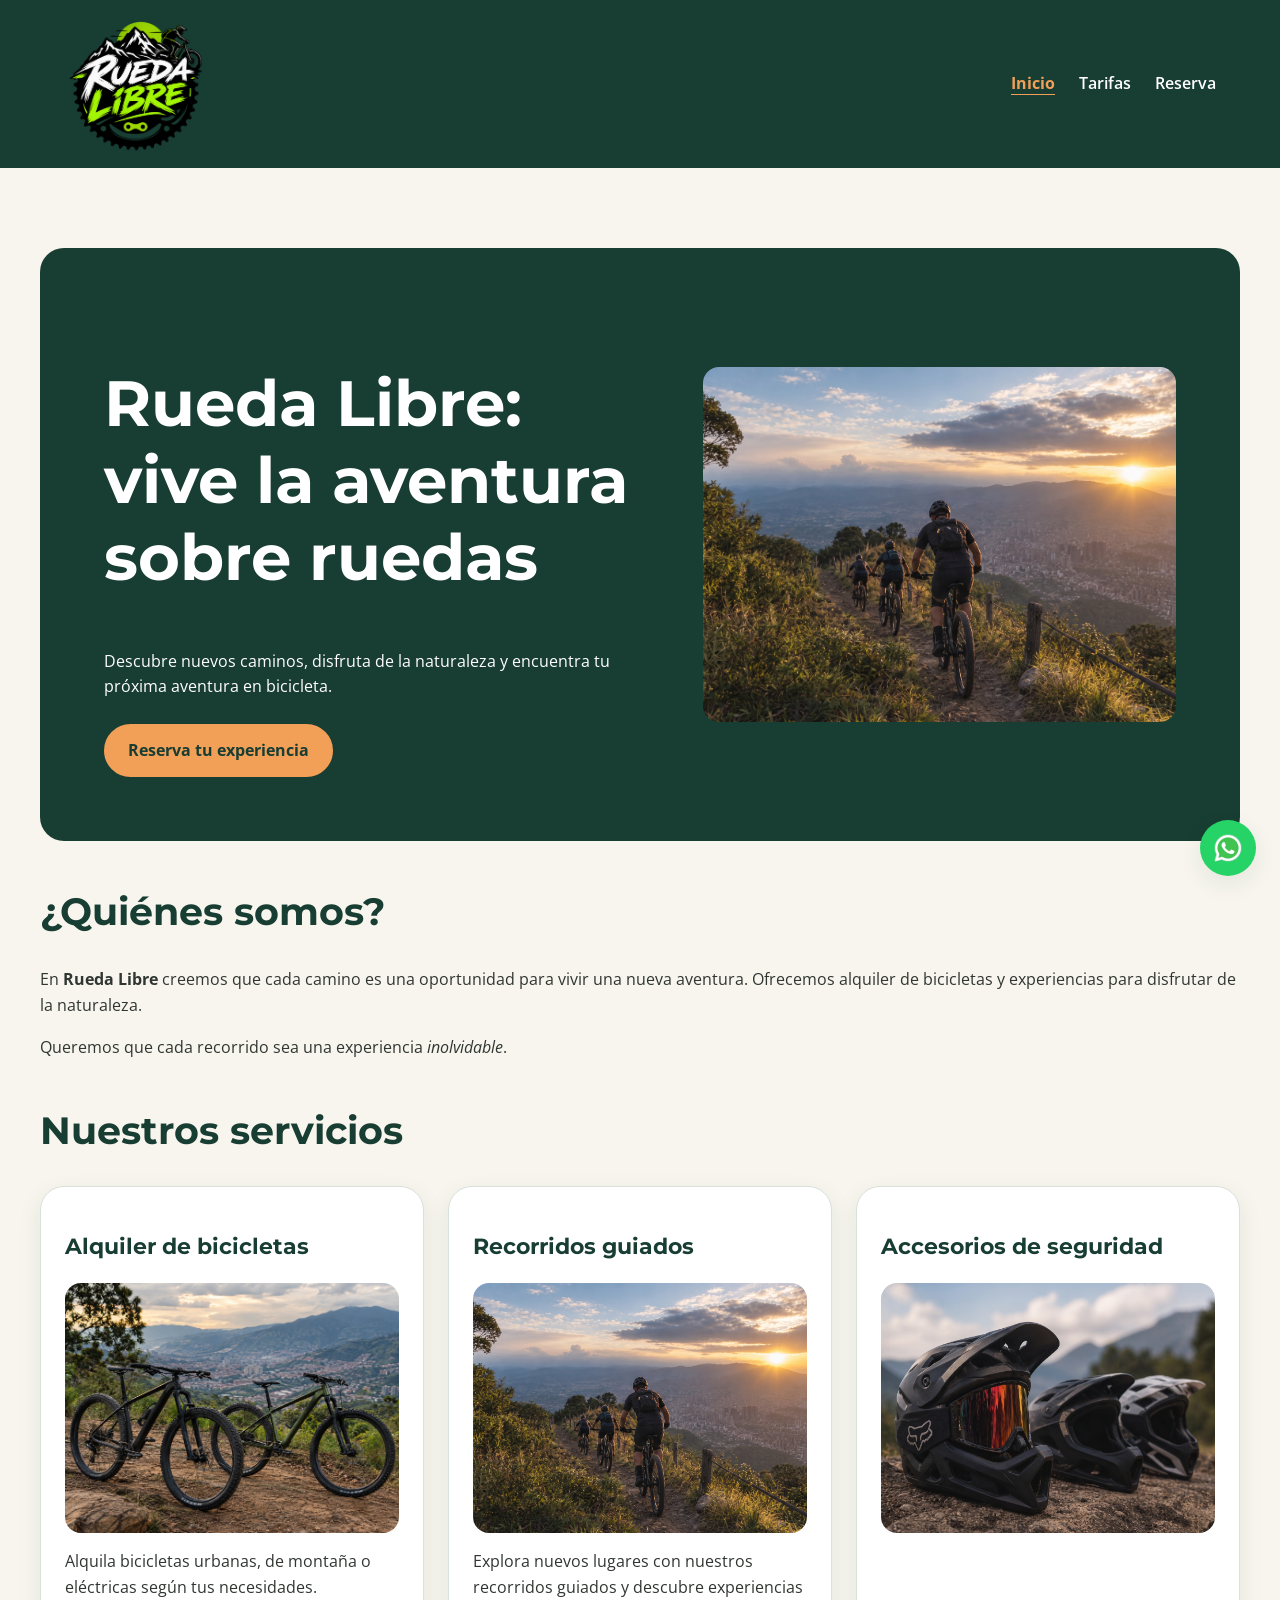
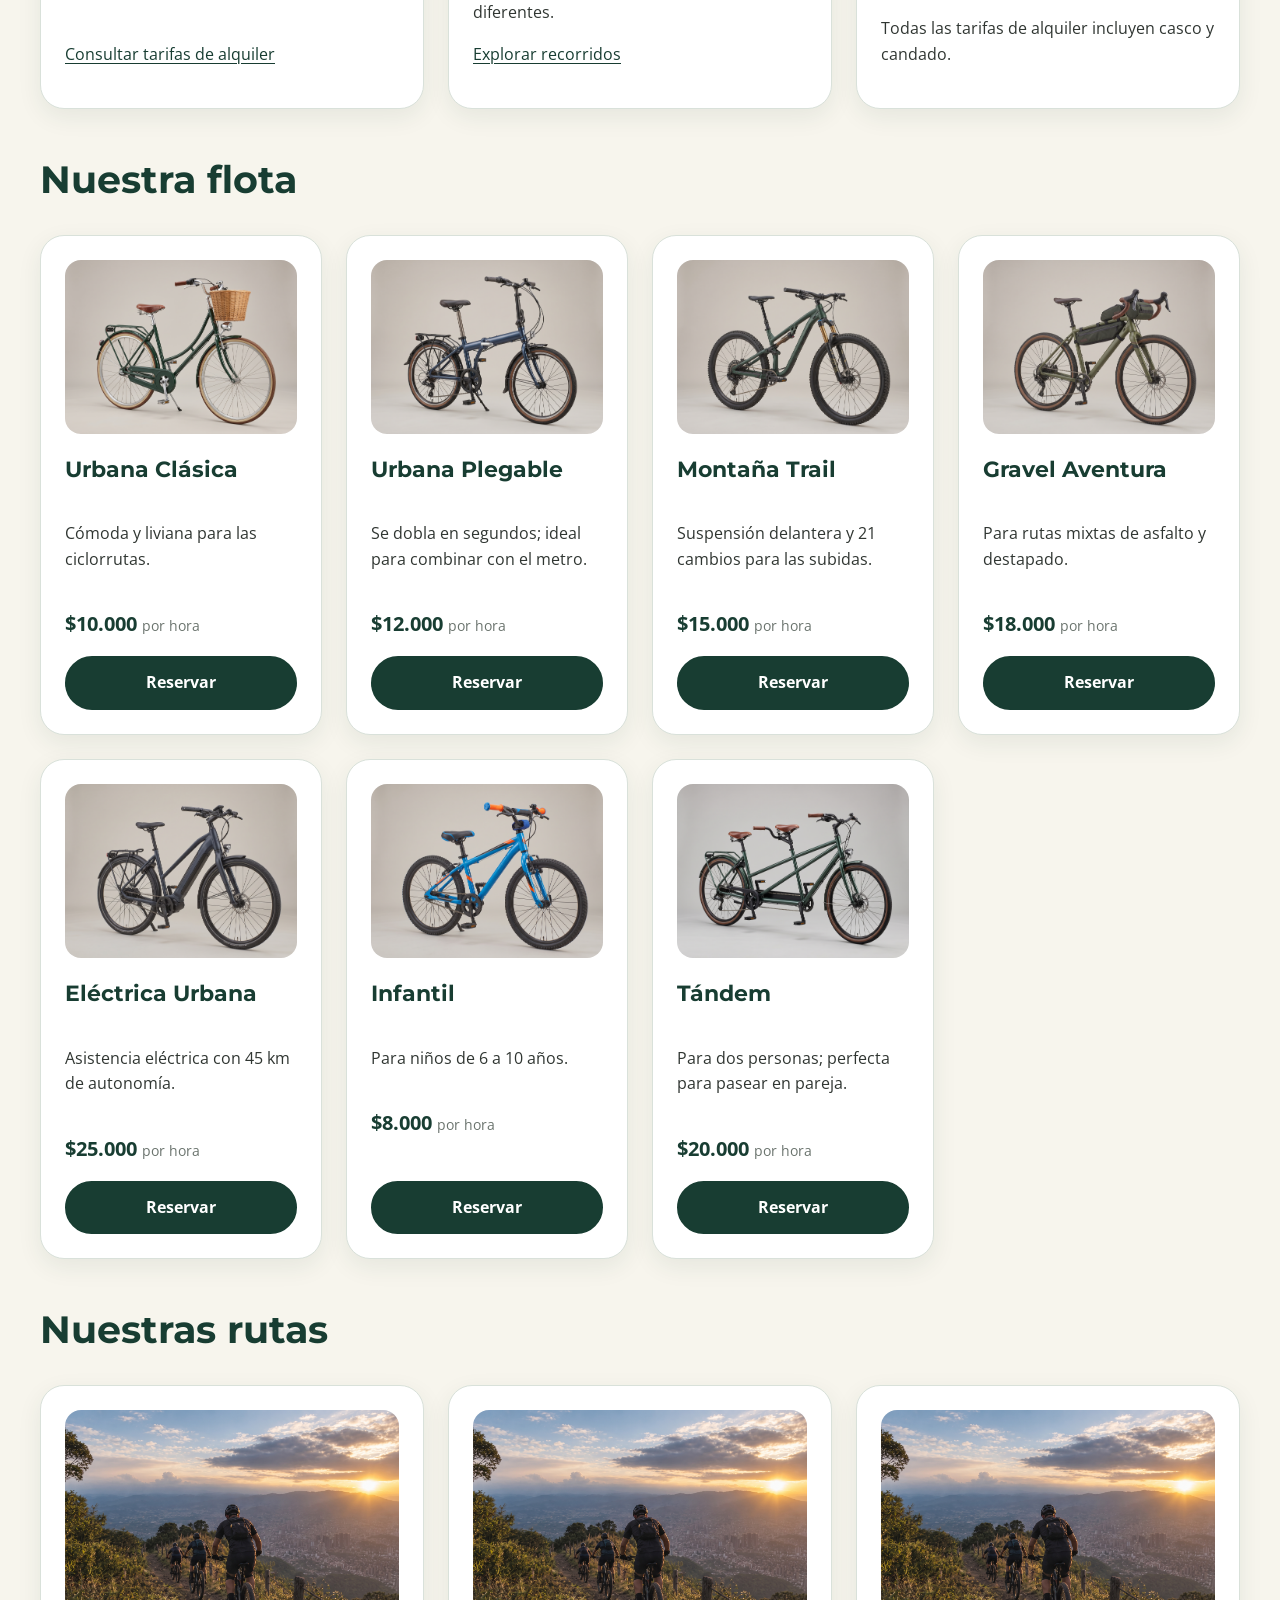
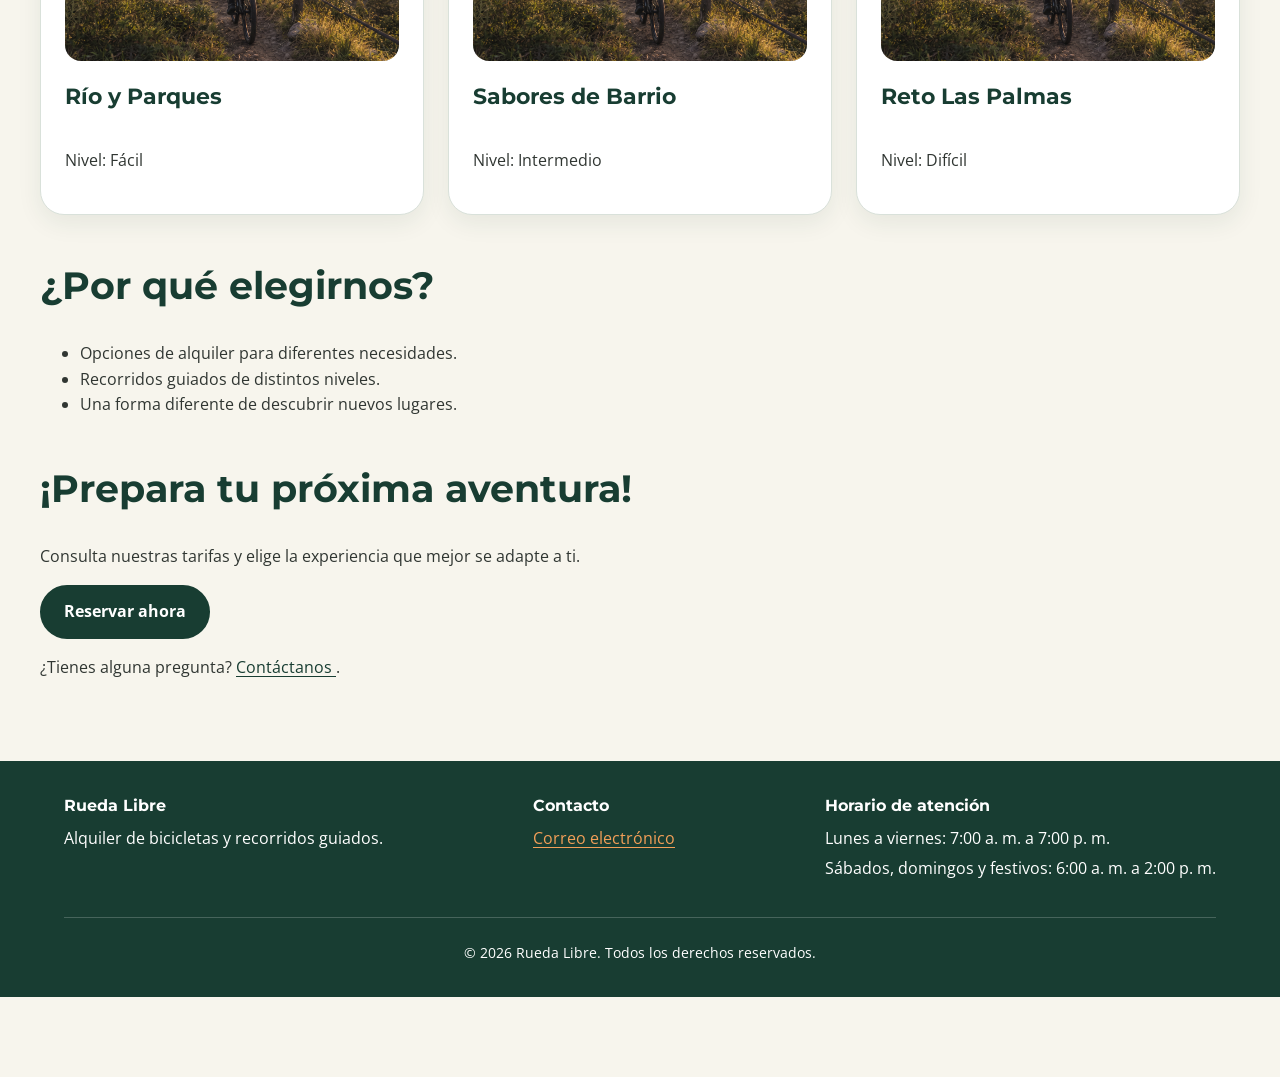
==== commit 33e6b804: "v1.5" ====
--- a/index.html
+++ b/index.html
@@ -24,42 +24,41 @@
 
 <body>
 
+   <a
+    class="whatsapp-fijo"
+    href="https://wa.me/573122845762"
+    target="_blank"
+    rel="noopener noreferrer"
+    aria-label="Contactar a Rueda Libre por WhatsApp"
+>
+    <img src="img/whatsapp.png" alt="" width="50" height="50">
+</a>
+
 
     <header class="navbar">
-    <a class="marca" href="index.html" aria-label="Rueda Libre, inicio">
-        <img
-            src="img/logo.png"
-            alt=""
-            width="150"
-            height="150"
-        >
-    </a>
-
-    <nav aria-label="Navegación principal">
-        <ul id="menu">
-            <li>
-                <a href="index.html" class="activo" aria-current="page">Inicio</a>
-            </li>
-
-            <li>
-                <a href="paginas/tarifas.html">Tarifas</a>
-            </li>
-
-            <li>
-                <a href="paginas/reserva.html">Reservas</a>
-            </li>
-        </ul>
-    </nav>
-</header>
+        <a class="marca" href="index.html" aria-label="Rueda Libre, inicio">
+            <img src="img/logo.png" alt="" width="150" height="150">
+        </a>
+        <nav aria-label="Navegación principal">
+            <ul id="menu">
+                <li><a href="index.html" class="activo" aria-current="page">Inicio</a></li>
+                <li><a href="paginas/tarifas.html">Tarifas</a></li>
+                <li><a href="paginas/reserva.html">Reserva</a></li>
+            </ul>
+        </nav>
+    </header>
 
 
     <main>
 
         <section class="presentacion" aria-labelledby="titulo-principal">
-    <h1 id="titulo-principal">Rueda Libre: vive la aventura sobre ruedas</h1>
-    <p>Descubre nuevos caminos, disfruta de la naturaleza y encuentra tu próxima aventura en bicicleta.</p>
-    <a class="boton" href="paginas/reserva.html">Reserva tu experiencia</a>
-         </section>
+            <div class="presentacion-texto">
+                <h1 id="titulo-principal">Rueda Libre: vive la aventura sobre ruedas</h1>
+                <p>Descubre nuevos caminos, disfruta de la naturaleza y encuentra tu próxima aventura en bicicleta.</p>
+                <a class="boton" href="paginas/reserva.html">Reserva tu experiencia</a>
+            </div>
+            <img class="presentacion-foto" src="img/ruta.jpeg" alt="Paisaje de una ruta para recorrer en bicicleta" width="600" height="450">
+        </section>
 
         <section id="quienes-somos">
 
@@ -84,9 +83,9 @@
 
             <h2>Nuestros servicios</h2>
 
-            <article class="tarjeta-servicio tarjeta-alquiler">
-
-                 <span class="etiqueta-nuevo">Nuevo</span>
+         <div class="servicios-grid">   
+            <article class="tarjeta-servicio">
+
 
                  <h3>Alquiler de bicicletas</h3>
 
@@ -102,7 +101,7 @@
                 </p>
 
                 <p>
-                    <a href="paginas/tarifas.html#alquiler">
+                    <a href="paginas/tarifas.html#tarifas">
                         Consultar tarifas de alquiler
                     </a>
                 </p>
@@ -150,9 +149,86 @@
                 </p>
 
             </article>
-
-        </section>
-
+         </div>  
+
+        </section>
+
+
+        <section id="flota">
+            <h2>Nuestra flota</h2>
+            <div class="flota-grid">
+                <article>
+                    <img src="img/clasica.jpeg" alt="Bicicleta Urbana Clásica" width="300" height="225">
+                    <h3>Urbana Clásica</h3>
+                    <p>Cómoda y liviana para las ciclorrutas.</p>
+                    <p class="precio">$10.000 <span>por hora</span></p>
+                    <a class="boton" href="paginas/reserva.html">Reservar</a>
+                </article>
+                <article>
+                    <img src="img/plegable.jpeg" alt="Bicicleta Urbana Plegable" width="300" height="225">
+                    <h3>Urbana Plegable</h3>
+                    <p>Se dobla en segundos; ideal para combinar con el metro.</p>
+                    <p class="precio">$12.000 <span>por hora</span></p>
+                    <a class="boton" href="paginas/reserva.html">Reservar</a>
+                </article>
+                <article>
+                    <img src="img/trail.jpeg" alt="Bicicleta Montaña Trail" width="300" height="225">
+                    <h3>Montaña Trail</h3>
+                    <p>Suspensión delantera y 21 cambios para las subidas.</p>
+                    <p class="precio">$15.000 <span>por hora</span></p>
+                    <a class="boton" href="paginas/reserva.html">Reservar</a>
+                </article>
+                <article>
+                    <img src="img/aventura.jpeg" alt="Bicicleta Gravel Aventura" width="300" height="225">
+                    <h3>Gravel Aventura</h3>
+                    <p>Para rutas mixtas de asfalto y destapado.</p>
+                    <p class="precio">$18.000 <span>por hora</span></p>
+                    <a class="boton" href="paginas/reserva.html">Reservar</a>
+                </article>
+                <article>
+                    <img src="img/electrica.jpeg" alt="Bicicleta Eléctrica Urbana" width="300" height="225">
+                    <h3>Eléctrica Urbana</h3>
+                    <p>Asistencia eléctrica con 45 km de autonomía.</p>
+                    <p class="precio">$25.000 <span>por hora</span></p>
+                    <a class="boton" href="paginas/reserva.html">Reservar</a>
+                </article>
+                <article>
+                    <img src="img/infantil.jpeg" alt="Bicicleta Infantil" width="300" height="225">
+                    <h3>Infantil</h3>
+                    <p>Para niños de 6 a 10 años.</p>
+                    <p class="precio">$8.000 <span>por hora</span></p>
+                    <a class="boton" href="paginas/reserva.html">Reservar</a>
+                </article>
+                <article>
+                    <img src="img/tandem.jpeg" alt="Bicicleta Tándem" width="300" height="225">
+                    <h3>Tándem</h3>
+                    <p>Para dos personas; perfecta para pasear en pareja.</p>
+                    <p class="precio">$20.000 <span>por hora</span></p>
+                    <a class="boton" href="paginas/reserva.html">Reservar</a>
+                </article>
+            </div>
+        </section>
+
+        <section id="rutas">
+            <h2>Nuestras rutas</h2>
+            <div class="rutas-grid">
+                <article>
+                    <img src="img/ruta.jpeg" alt="Ruta Río y Parques" width="300" height="225">
+                    <h3>Río y Parques</h3>
+                    <p>Nivel: Fácil</p>
+                </article>
+                <article>
+                    <img src="img/ruta.jpeg" alt="Ruta Sabores de Barrio" width="300" height="225">
+                    <h3>Sabores de Barrio</h3>
+                    <p>Nivel: Intermedio</p>
+                </article>
+                <article>
+                    <img src="img/ruta.jpeg" alt="Ruta Reto Las Palmas" width="300" height="225">
+                    <h3>Reto Las Palmas</h3>
+                    <p>Nivel: Difícil</p>
+                </article>
+            </div>
+        </section>
 
         <section id="beneficios">
 
@@ -166,7 +242,7 @@
 
         </section>
 
-
+    
         <section id="contacto">
 
             <h2>¡Prepara tu próxima aventura!</h2>
@@ -193,28 +269,23 @@
 
 
     <footer>
-
-        <p><strong>Rueda Libre</strong></p>
-
-        <p>
-            Correo:
-            <a href="mailto:335macias@gmail.com">
-                Correo electrónico
-            </a>
-        </p>
-
-        <p>&copy; 2026 Rueda Libre. Todos los derechos reservados.</p>
-
+        <div class="pie-contenido">
+            <div class="pie-bloque">
+                <p class="pie-titulo">Rueda Libre</p>
+                <p>Alquiler de bicicletas y recorridos guiados.</p>
+            </div>
+            <div class="pie-bloque">
+                <p class="pie-titulo">Contacto</p>
+                <p><a href="mailto:335macias@gmail.com">Correo electrónico</a></p>
+            </div>
+            <div class="pie-bloque">
+                <p class="pie-titulo">Horario de atención</p>
+                <p>Lunes a viernes: 7:00 a. m. a 7:00 p. m.</p>
+                <p>Sábados, domingos y festivos: 6:00 a. m. a 2:00 p. m.</p>
+            </div>
+        </div>
+        <p class="pie-copy">&copy; 2026 Rueda Libre. Todos los derechos reservados.</p>
     </footer>
-    <a
-    class="whatsapp-fijo"
-    href="https://wa.me/573122845762"
-    target="_blank"
-    rel="noopener noreferrer"
-    aria-label="Contactar a Rueda Libre por WhatsApp (se abre en una nueva pestaña)"
->
-    WhatsApp
-</a>
 
 </body>
 
--- a/css/styles.css
+++ b/css/styles.css
@@ -1,9 +1,4 @@
-/* ==================================
-   1. Variables de diseño
-================================== */
-
 :root {
-    /* Colores de marca */
     --color-primary: #183d32;
     --color-secondary: #6faf73;
     --color-accent: #f29f58;
@@ -12,31 +7,24 @@
     --color-text: #303632;
     --color-muted: #6b746e;
 
-    /* Tipografías */
     --font-title: "Montserrat", Arial, sans-serif;
     --font-body: "Open Sans", Arial, sans-serif;
 
-    /* Espaciado */
     --space-xs: 0.5rem;
     --space-sm: 1rem;
     --space-md: 1.5rem;
     --space-lg: 2rem;
     --space-xl: 3rem;
 
-    /* Bordes y sombras */
     --radius-small: 0.5rem;
     --radius-medium: 1rem;
     --radius-large: 1.5rem;
 
     --shadow-card: 0 0.5rem 1.5rem rgb(24 61 50 / 8%);
-
-    /* Ancho máximo del contenido */
     --container-width: 75rem;
 }
 
-/* ==================================
-   2. Reinicio básico
-================================== */
+/* 2. Reinicio básico */
 
 * {
     box-sizing: border-box;
@@ -47,8 +35,13 @@
     scroll-padding-top: 90px;
 }
 
+/* Flexbox en columna: el pie queda abajo en páginas cortas */
 body {
+    display: flex;
+    flex-direction: column;
+    min-height: 100vh;
     margin: 0;
+    padding-bottom: 5rem;
     background-color: var(--color-background);
     color: var(--color-text);
     font-family: var(--font-body);
@@ -64,23 +57,11 @@
 a {
     color: var(--color-primary);
     text-decoration: underline;
-    text-underline-offset: 3px;
-}
-
-a {
-    color: var(--color-primary);
-    text-decoration: underline;
     text-underline-offset: 0.2rem;
 }
 
 a:hover {
-    color: var(--color-primary);
     text-decoration-thickness: 0.15rem;
-}
-
-a:focus-visible {
-    outline: 3px solid var(--color-accent);
-    outline-offset: 4px;
 }
 
 button,
@@ -100,48 +81,18 @@
     outline-offset: 4px;
 }
 
-/* ==================================
-   3. Contenido principal
-================================== */
+/* 3. Contenido principal y tipografía */
 
 main {
-    width: calc(100% - 2rem);
+    flex: 1;
+    width: calc(100% - 1.5rem);
     max-width: var(--container-width);
     margin-inline: auto;
-    padding-block: var(--space-lg);
-}
-
-/* Presentación principal */
-.presentacion {
-    padding: clamp(24px, 5vw, 64px);
-    background: var(--color-primary);
-    color: var(--color-surface);
-    border-radius: var(--radius-large);
-}
-
-.presentacion h1 {
-    color: var(--color-surface);
-    max-width: 850px;
-}
-
-.presentacion p {
-    max-width: 650px;
-    margin-bottom: 24px;
-}
-
-.presentacion .boton {
-    background: var(--color-accent);
-    border-color: var(--color-accent);
-    color: var(--color-primary);
-}
-
-.presentacion .boton:hover {
-    background: var(--color-surface);
-    border-color: var(--color-surface);
+    padding-block: var(--space-md);
 }
 
 section {
-    margin-block: 56px;
+    margin-block: var(--space-xl);
 }
 
 h1,
@@ -153,67 +104,60 @@
 }
 
 h1 {
-    font-size: clamp(2.2rem, 5vw, 4rem);
+    font-size: clamp(2rem, 5vw, 4rem);
 }
 
 h2 {
-    font-size: clamp(1.7rem, 3vw, 2.5rem);
+    font-size: clamp(1.6rem, 3vw, 2.5rem);
 }
 
 h3 {
     font-size: 1.4rem;
 }
-/* ==================================
-   4. Encabezado
-================================== */
+
+/* 4. Encabezado (Flexbox)
+   Móvil: logo arriba y menú debajo, centrados. */
 
 header {
-    padding: 20px 5%;
+    padding: 12px 5%;
     background: var(--color-primary);
     color: var(--color-surface);
 }
 
-header h1 {
-    color: var(--color-surface);
+.navbar {
+    display: flex;
+    flex-direction: column;
+    align-items: center;
+    gap: var(--space-sm);
+}
+
+.marca img {
+    width: 9rem;
+    height: auto;
 }
 
 header nav ul {
     display: flex;
     flex-wrap: wrap;
-    gap: 12px 24px;
-
+    justify-content: center;
+    gap: 0.5rem 1.5rem;
     margin: 0;
     padding: 0;
     list-style: none;
 }
 
-header nav a {
-    display: inline-block;
-    padding: 8px 0;
-
+#menu a {
+    display: block;
+    padding: 0.5rem 0;
     color: var(--color-surface);
     font-weight: 600;
-
+    text-decoration: none;
+    white-space: nowrap;
     transition: color 180ms ease;
-}
-
-header nav a:hover {
-    color: var(--color-accent);
-}
-/* Estados del menú */
-
-#menu a {
-    color: var(--color-surface);
-    text-decoration: none;
 }
 
 #menu a:hover {
     color: var(--color-accent);
-}
-
-#menu a:focus-visible {
-    outline: 3px solid var(--color-accent);
-    outline-offset: 4px;
 }
 
 #menu a.activo {
@@ -222,26 +166,58 @@
     text-decoration: underline;
     text-underline-offset: 0.3rem;
 }
-/* ==================================
-   5. Tarjetas
-================================== */
-
-/* Tarjetas de servicios */
+
+/* 5. Portada */
+
+.presentacion {
+    display: grid;
+    gap: var(--space-lg);
+    padding: clamp(24px, 5vw, 64px);
+    background: var(--color-primary);
+    color: var(--color-surface);
+    border-radius: var(--radius-large);
+}
+
+.presentacion h1 {
+    max-width: 850px;
+    color: var(--color-surface);
+}
+
+.presentacion p {
+    max-width: 650px;
+    margin-bottom: 24px;
+}
+
+.presentacion .boton {
+    background: var(--color-accent);
+    border-color: var(--color-accent);
+    color: var(--color-primary);
+}
+
+.presentacion .boton:hover {
+    background: var(--color-surface);
+    border-color: var(--color-surface);
+}
+
+.presentacion-foto {
+    width: 100%;
+    aspect-ratio: 4 / 3;
+    object-fit: cover;
+    border-radius: var(--radius-medium);
+}
+
+/* 6. Tarjetas y cuadrículas (Grid + Flexbox) */
 
 article {
     position: relative;
     overflow: hidden;
     padding: var(--space-md);
     margin-block: var(--space-md);
-
     background-color: var(--color-surface);
     border: 1px solid #d9e1da;
     border-radius: var(--radius-large);
     box-shadow: var(--shadow-card);
-
-    transition:
-        transform 200ms ease,
-        box-shadow 200ms ease;
+    transition: transform 200ms ease, box-shadow 200ms ease;
 }
 
 article:hover {
@@ -250,61 +226,89 @@
 }
 
 article img {
-    display: block;
     width: 100%;
-    max-width: 100%;
-    height: auto;
     max-height: 20rem;
     object-fit: cover;
     border-radius: var(--radius-medium);
 }
 
-/* ==================================
-   6. Botones y enlaces de acción
-================================== */
+/* Cuadrícula adaptable: sin media queries, el navegador decide
+   cuántas columnas caben (mínimo 16rem cada una). */
+.servicios-grid,
+.flota-grid {
+    display: grid;
+    grid-template-columns: repeat(auto-fit, minmax(16rem, 1fr));
+    gap: var(--space-md);
+}
+
+.rutas-grid {
+    display: grid;
+    gap: var(--space-md);   /* móvil: una columna */
+}
+
+/* Cada tarjeta es una columna flex */
+.servicios-grid article,
+.flota-grid article,
+.rutas-grid article {
+    display: flex;
+    flex-direction: column;
+    justify-content: flex-start;
+    margin-block: 0;
+}
+
+.servicios-grid article img,
+.flota-grid article img,
+.rutas-grid article img {
+    aspect-ratio: 4 / 3;
+}
+
+/* El enlace o botón final siempre queda al fondo de la tarjeta */
+.servicios-grid article p:last-child,
+.flota-grid article .boton {
+    margin-top: auto;
+}
+
+.precio {
+    margin-bottom: var(--space-sm);
+    color: var(--color-primary);
+    font-size: 1.25rem;
+    font-weight: 700;
+}
+
+.precio span {
+    color: var(--color-muted);
+    font-size: 0.875rem;
+    font-weight: 400;
+}
+
+/* 7. Botones */
 
 .boton {
     display: inline-flex;
     align-items: center;
     justify-content: center;
-
     min-height: 48px;
     padding: 12px 22px;
-
     background: var(--color-primary);
     color: var(--color-surface);
-
     border: 2px solid var(--color-primary);
     border-radius: 999px;
-
     font-weight: 700;
     text-align: center;
+    text-decoration: none;
     cursor: pointer;
-
-    transition:
-        background 180ms ease,
-        color 180ms ease,
-        transform 180ms ease;
+    transition: background 180ms ease, color 180ms ease, transform 180ms ease;
 }
 
 .boton:hover {
     background: var(--color-accent);
     border-color: var(--color-accent);
     color: var(--color-primary);
-
     transform: translateY(-2px);
 }
 
-.boton:focus-visible {
-    outline: 3px solid var(--color-accent);
-    outline-offset: 4px;
-}
-
 .boton:active {
-    transform: scale(0.98);
-}
-
-/* Botón flotante de WhatsApp */
+    transform: scale(0.98);}
 
 .whatsapp-fijo {
     position: fixed;
@@ -312,37 +316,30 @@
     bottom: var(--space-md);
     z-index: 1000;
 
-    display: inline-flex;
+    display: flex;
     align-items: center;
     justify-content: center;
 
-    padding: var(--space-sm) var(--space-md);
-
-    background-color: var(--color-primary);
-    color: var(--color-surface);
-
-    border: 2px solid var(--color-primary);
-    border-radius: 999px;
-
-    font-weight: 700;
-    text-decoration: none;
+    width: 3.5rem;
+    height: 3.5rem;
+
+    background-color: #25d366;
+    border-radius: 50%;
     box-shadow: var(--shadow-card);
+}
+
+.whatsapp-fijo img {
+    width: 2rem;
+    height: 2rem;
 }
 
 .whatsapp-fijo:hover {
     background-color: var(--color-accent);
-    color: var(--color-primary);
-}
-
-.whatsapp-fijo:focus-visible {
-    outline: 3px solid var(--color-accent);
-    outline-offset: 4px;
-}
-
-/* ==================================
-   7. Tablas
-================================== */
-
+
+}
+
+/* 8. Tablas
+   Móvil: relleno y letra reducidos para leerlas sin desplazamiento lateral. */
 
 .tabla-contenedor {
     max-width: 100%;
@@ -355,18 +352,20 @@
     width: 100%;
     border-collapse: collapse;
     background-color: var(--color-surface);
+    font-size: 0.75rem;
 }
 
 caption {
-    padding: var(--space-sm);
+    padding: var(--space-xs) 0;
     color: var(--color-text);
+    font-size: 0.875rem;
     font-weight: 600;
     text-align: left;
 }
 
 th,
 td {
-    padding: var(--space-sm);
+    padding: 0.5rem 0.25rem;
     border: 1px solid #d9e1da;
     text-align: left;
 }
@@ -380,9 +379,8 @@
     background-color: #e8eee8;
     color: var(--color-text);
 }
-/* ==================================
-   8. Formularios
-================================== */
+
+/* 9. Formularios (Grid) */
 
 form {
     display: grid;
@@ -404,13 +402,12 @@
 textarea {
     display: block;
     width: 100%;
+    min-height: 48px;
     padding: var(--space-sm);
-
     border: 1px solid #cbd4cc;
     border-radius: var(--radius-small);
     background-color: var(--color-surface);
     color: var(--color-text);
-    font: inherit;
 }
 
 input:focus-visible,
@@ -421,69 +418,64 @@
     outline-offset: 2px;
 }
 
+/* Marca el error solo después de que la persona interactuó */
+input:user-invalid,
+select:user-invalid {
+    border-color: #b42318;
+}
+
+textarea {
+    resize: vertical;
+}
+
 form .boton {
-    justify-self: start;
+    width: 100%;
     padding: var(--space-sm) var(--space-lg);
 }
 
-/* Mejoras para el formulario de reservas */
-
 #formulario-reserva {
-    max-width: 800px;
-    margin-inline: auto;
-    padding: clamp(20px, 4vw, 36px);
+    margin-block: 0;
+    padding: clamp(1.125rem, 4vw, 2.25rem);
     background: var(--color-surface);
     border-radius: var(--radius-large);
     box-shadow: var(--shadow-card);
 }
 
 #formulario-reserva form {
-    margin-top: 24px;
-}
-
-#formulario-reserva input,
-#formulario-reserva select,
-#formulario-reserva textarea {
-    min-height: 48px;
-}
-
-#formulario-reserva textarea {
-    resize: vertical;
-}
-
-#formulario-reserva .boton {
-    justify-self: start;
-}
-
-#formulario-reserva input:invalid:not(:placeholder-shown) {
-    border-color: #b42318;
-}
-
-#formulario-reserva input:focus-visible,
-#formulario-reserva select:focus-visible,
-#formulario-reserva textarea:focus-visible,
-#formulario-reserva button:focus-visible {
-    outline: 3px solid var(--color-accent);
-    outline-offset: 3px;
-}
-
-@media (max-width: 600px) {
-    #formulario-reserva {
-        padding: 18px;
-    }
-
-    #formulario-reserva .boton {
-        width: 100%;
-    }
-}
-
-/* ==================================
-   9. Pie de página
-================================== */
+    margin-top: var(--space-md);
+}
+
+/* Reservas: formulario + información lateral */
+
+.reserva-layout {
+    display: grid;
+    gap: var(--space-lg);
+    margin-top: var(--space-lg);
+}
+
+.reserva-info {
+    display: grid;
+    gap: var(--space-md);
+    align-content: start;
+}
+
+.reserva-info section {
+    margin-block: 0;
+    padding: var(--space-md);
+    background: var(--color-surface);
+    border-radius: var(--radius-large);
+    box-shadow: var(--shadow-card);
+}
+
+.reserva-info h2 {
+    font-size: 1.4rem;
+}
+
+/* 10. Pie de página (Flexbox)
+   Móvil: bloques apilados y centrados. */
 
 footer {
-    padding: 32px 5%;
-
+    padding: var(--space-lg) 5%;
     background: var(--color-primary);
     color: var(--color-surface);
     text-align: center;
@@ -493,49 +485,128 @@
     color: var(--color-accent);
 }
 
-/* ==================================
-   10. Adaptación a móviles
-================================== */
-
-@media (max-width: 600px) {
+footer a:hover {
+    color: var(--color-surface);
+}
+
+.pie-contenido {
+    display: flex;
+    flex-direction: column;
+    gap: var(--space-lg);
+}
+
+.pie-bloque p {
+    margin: 0 0 0.25rem;
+}
+
+.pie-bloque .pie-titulo {
+    margin-bottom: var(--space-xs);
+    font-family: var(--font-title);
+    font-weight: 700;
+}
+
+.pie-copy {
+    margin: var(--space-lg) 0 0;
+    padding-top: var(--space-md);
+    border-top: 1px solid rgb(255 255 255 / 20%);
+    font-size: 0.875rem;
+}
+
+/* 11. Tablet (768px en adelante) */
+
+@media (min-width: 768px) {
+    .navbar {
+        flex-direction: row;
+        justify-content: space-between;   /* logo a un extremo, menú al otro */
+    }
+
+    header nav ul {
+        justify-content: flex-end;
+    }
+
+    .presentacion-foto {
+        aspect-ratio: 16 / 9;
+    }
+
+    .rutas-grid {
+        grid-template-columns: repeat(3, 1fr);
+    }
+
+    table {
+        font-size: 1rem;
+    }
+
+    caption {
+        padding: var(--space-sm);
+        font-size: 1rem;
+    }
+
+    th,
+    td {
+        padding: var(--space-sm);
+    }
+
+    #formulario-reserva form {
+        grid-template-columns: repeat(2, minmax(0, 1fr));
+    }
+
+    #formulario-reserva .campo-completo,
+    #formulario-reserva .boton {
+        grid-column: 1 / -1;
+    }
+
+    form .boton {
+        width: auto;
+        justify-self: start;
+    }
+
+    .reserva-info {
+        grid-template-columns: repeat(auto-fit, minmax(15rem, 1fr));
+    }
+
+    footer {
+        text-align: left;
+    }
+
+    .pie-contenido {
+        flex-direction: row;
+        justify-content: space-between;
+        align-items: flex-start;
+    }
+
+    .pie-copy {
+        text-align: center;
+    }
+}
+
+/* 12. Escritorio (1200px en adelante) */
+
+@media (min-width: 1200px) {
     main {
-        width: calc(100% - 1.5rem);
-        padding-block: var(--space-md);
-    }
-}
-
-    section {
-    margin-block: var(--space-xl);
-}
-
-    header nav ul {
-        gap: 8px 16px;
-    }
-
-    article {
-        padding: 18px;
-    }
-
-    /* Permite consultar tablas anchas
-       sin desbordar toda la página. */
-
-   @media (max-width: 600px) {
-    header nav ul {
-        gap: var(--space-xs) var(--space-sm);
-    }
-
-    article {
-        padding: var(--space-sm);
-    }
-
-    .tabla-contenedor table {
-        min-width: 36rem;
-    }
-}
-
-/* ==================================
-   11. Respeto por movimiento reducido
-================================== */
+        width: calc(100% - 2rem);
+        padding-block: var(--space-lg);
+    }
+
+    .presentacion {
+        grid-template-columns: 1.2fr 1fr;
+        align-items: center;
+    }
+
+    .presentacion-foto {
+        aspect-ratio: 4 / 3;
+    }
+
+    .reserva-layout {
+        grid-template-columns: 2fr 1fr;
+        align-items: start;
+    }
+
+    .reserva-info {
+        grid-template-columns: 1fr;
+    }
+}
+
+/* 13. Respeto por movimiento reducido */
 
 @media (prefers-reduced-motion: reduce) {
     *,
@@ -547,16 +618,3 @@
         transition-duration: 0.01ms !important;
     }
 }
-
-.tabla-contenedor {
-    max-width: 100%;
-    overflow-x: auto;
-}
-
-.tabla-contenedor table {
-    min-width: 580px;
-}
-
-body {
-    padding-bottom: 5rem;
-}
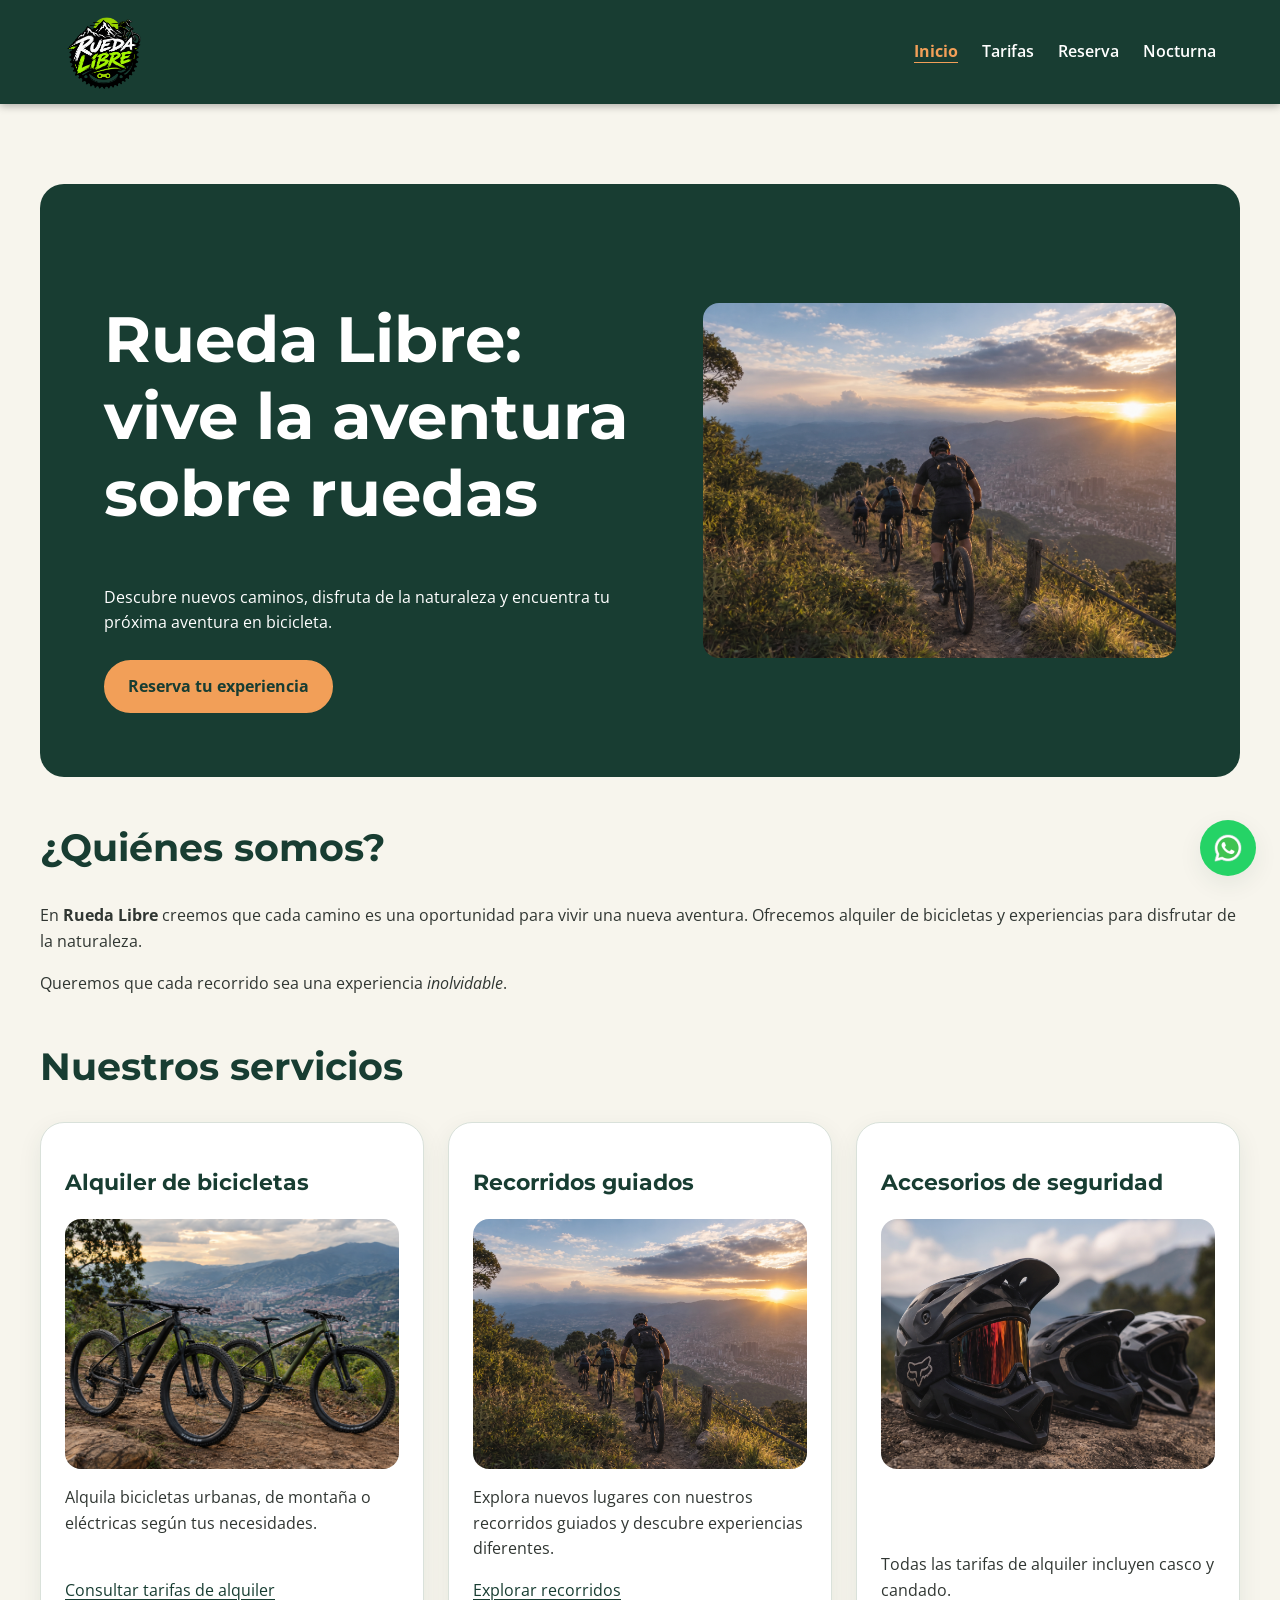
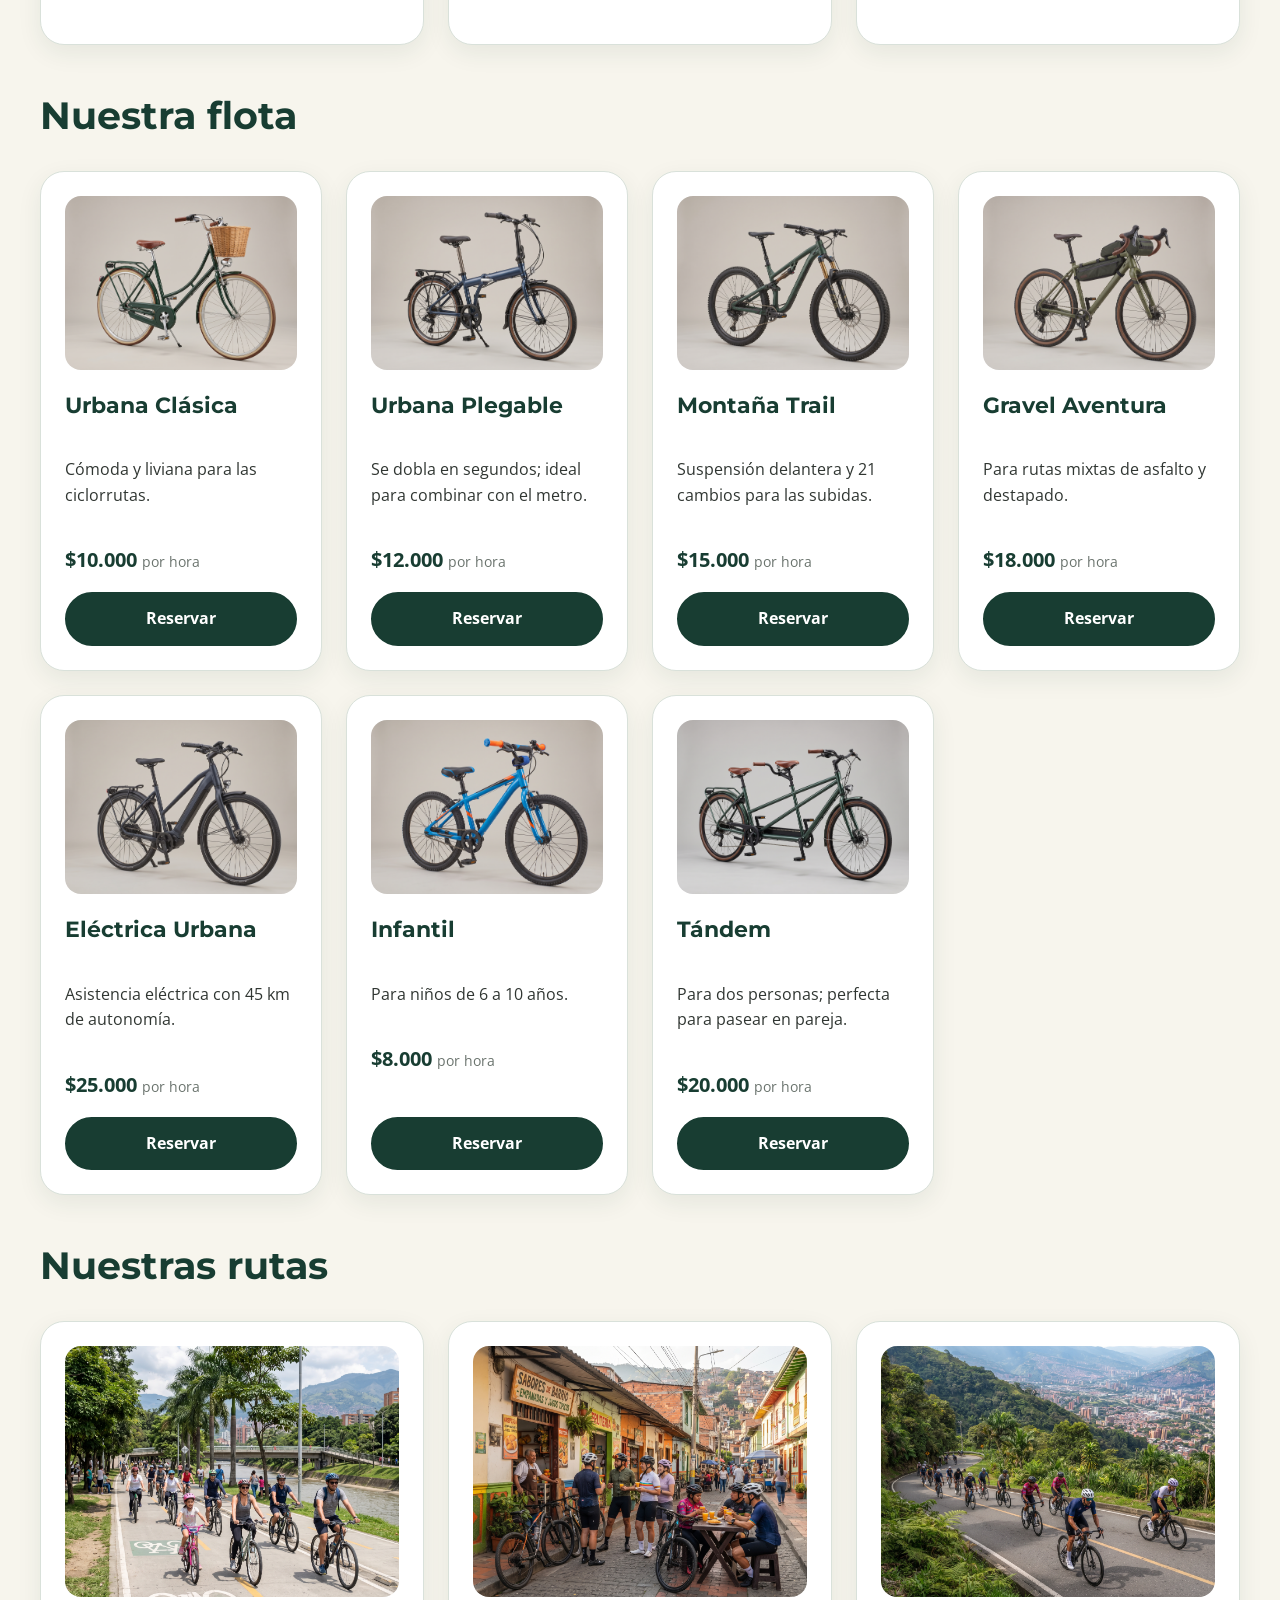
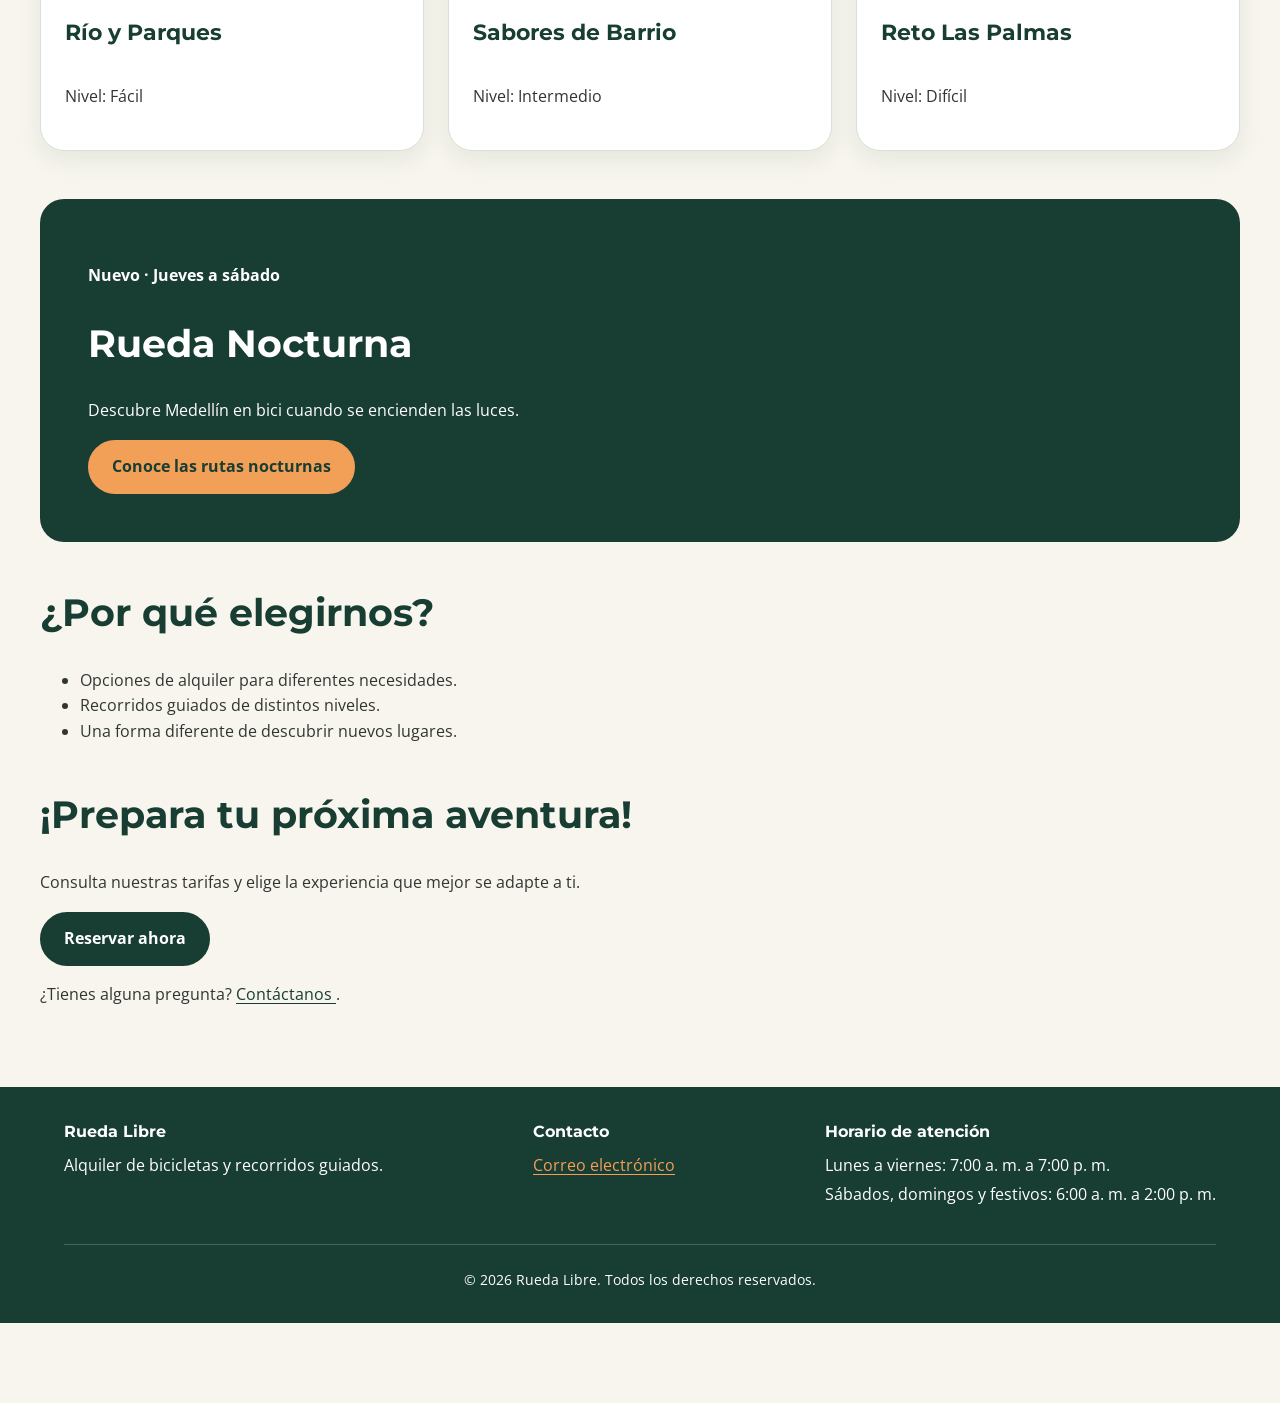
==== commit 68738ec9: "v2.0" ====
--- a/index.html
+++ b/index.html
@@ -9,15 +9,13 @@
 
 <link
     href="https://fonts.googleapis.com/css2?family=Montserrat:wght@700&family=Open+Sans:wght@400;600&display=swap"
-    rel="stylesheet"
->
+    rel="stylesheet">
 
 <link rel="stylesheet" href="css/styles.css">
 <script src="js/main.js" defer></script>
     <meta
         name="description"
-        content="Rueda Libre ofrece alquiler de bicicletas, recorridos guiados y experiencias sobre ruedas."
-    >
+        content="Rueda Libre ofrece alquiler de bicicletas, recorridos guiados y experiencias sobre ruedas.">
 
     <title>Inicio | Rueda Libre</title>
 </head>
@@ -44,6 +42,7 @@
                 <li><a href="index.html" class="activo" aria-current="page">Inicio</a></li>
                 <li><a href="paginas/tarifas.html">Tarifas</a></li>
                 <li><a href="paginas/reserva.html">Reserva</a></li>
+                <li><a href="nocturna/index.html">Nocturna</a></li>
             </ul>
         </nav>
     </header>
@@ -213,21 +212,28 @@
             <h2>Nuestras rutas</h2>
             <div class="rutas-grid">
                 <article>
-                    <img src="img/ruta.jpeg" alt="Ruta Río y Parques" width="300" height="225">
+                    <img src="img/rio.jpeg" alt="Ruta Río y Parques" width="300" height="225">
                     <h3>Río y Parques</h3>
                     <p>Nivel: Fácil</p>
                 </article>
                 <article>
-                    <img src="img/ruta.jpeg" alt="Ruta Sabores de Barrio" width="300" height="225">
+                    <img src="img/sabores.jpeg" alt="Ruta Sabores de Barrio" width="300" height="225">
                     <h3>Sabores de Barrio</h3>
                     <p>Nivel: Intermedio</p>
                 </article>
                 <article>
-                    <img src="img/ruta.jpeg" alt="Ruta Reto Las Palmas" width="300" height="225">
+                    <img src="img/palmas.jpeg" alt="Ruta Reto Las Palmas" width="300" height="225">
                     <h3>Reto Las Palmas</h3>
                     <p>Nivel: Difícil</p>
                 </article>
             </div>
+        </section>
+
+        <section id="nocturna" class="banner-nocturno" aria-labelledby="titulo-nocturna">
+           <p><strong>Nuevo · Jueves a sábado</strong></p>
+           <h2 id="titulo-nocturna">Rueda Nocturna</h2>
+           <p>Descubre Medellín en bici cuando se encienden las luces.</p>
+           <a class="boton" href="nocturna/index.html">Conoce las rutas nocturnas</a>
         </section>
 
         <section id="beneficios">
--- a/css/styles.css
+++ b/css/styles.css
@@ -32,7 +32,7 @@
 
 html {
     scroll-behavior: smooth;
-    scroll-padding-top: 90px;
+    scroll-padding-top: 7rem;
 }
 
 /* Flexbox en columna: el pie queda abajo en páginas cortas */
@@ -122,6 +122,7 @@
     padding: 12px 5%;
     background: var(--color-primary);
     color: var(--color-surface);
+    box-shadow: 0 2px 8px rgb(0 0 0 / 30%);
 }
 
 .navbar {
@@ -204,6 +205,28 @@
     aspect-ratio: 4 / 3;
     object-fit: cover;
     border-radius: var(--radius-medium);
+}
+
+.banner-nocturno {
+    padding: clamp(24px, 5vw, 48px);
+    background: var(--color-primary);
+    color: var(--color-surface);
+    border-radius: var(--radius-large);
+}
+
+.banner-nocturno h2 {
+    color: var(--color-surface);
+}
+
+.banner-nocturno .boton {
+    background: var(--color-accent);
+    border-color: var(--color-accent);
+    color: var(--color-primary);
+}
+
+.banner-nocturno .boton:hover {
+    background: var(--color-surface);
+    border-color: var(--color-surface);
 }
 
 /* 6. Tarjetas y cuadrículas (Grid + Flexbox) */
@@ -514,10 +537,21 @@
 
 /* 11. Tablet (768px en adelante) */
 
+header {
+    position: sticky;
+    top: 0;
+    z-index: 100;
+    
+}
+
+.marca img {
+    width: 5rem;
+}
+
 @media (min-width: 768px) {
     .navbar {
         flex-direction: row;
-        justify-content: space-between;   /* logo a un extremo, menú al otro */
+        justify-content: space-between;
     }
 
     header nav ul {
